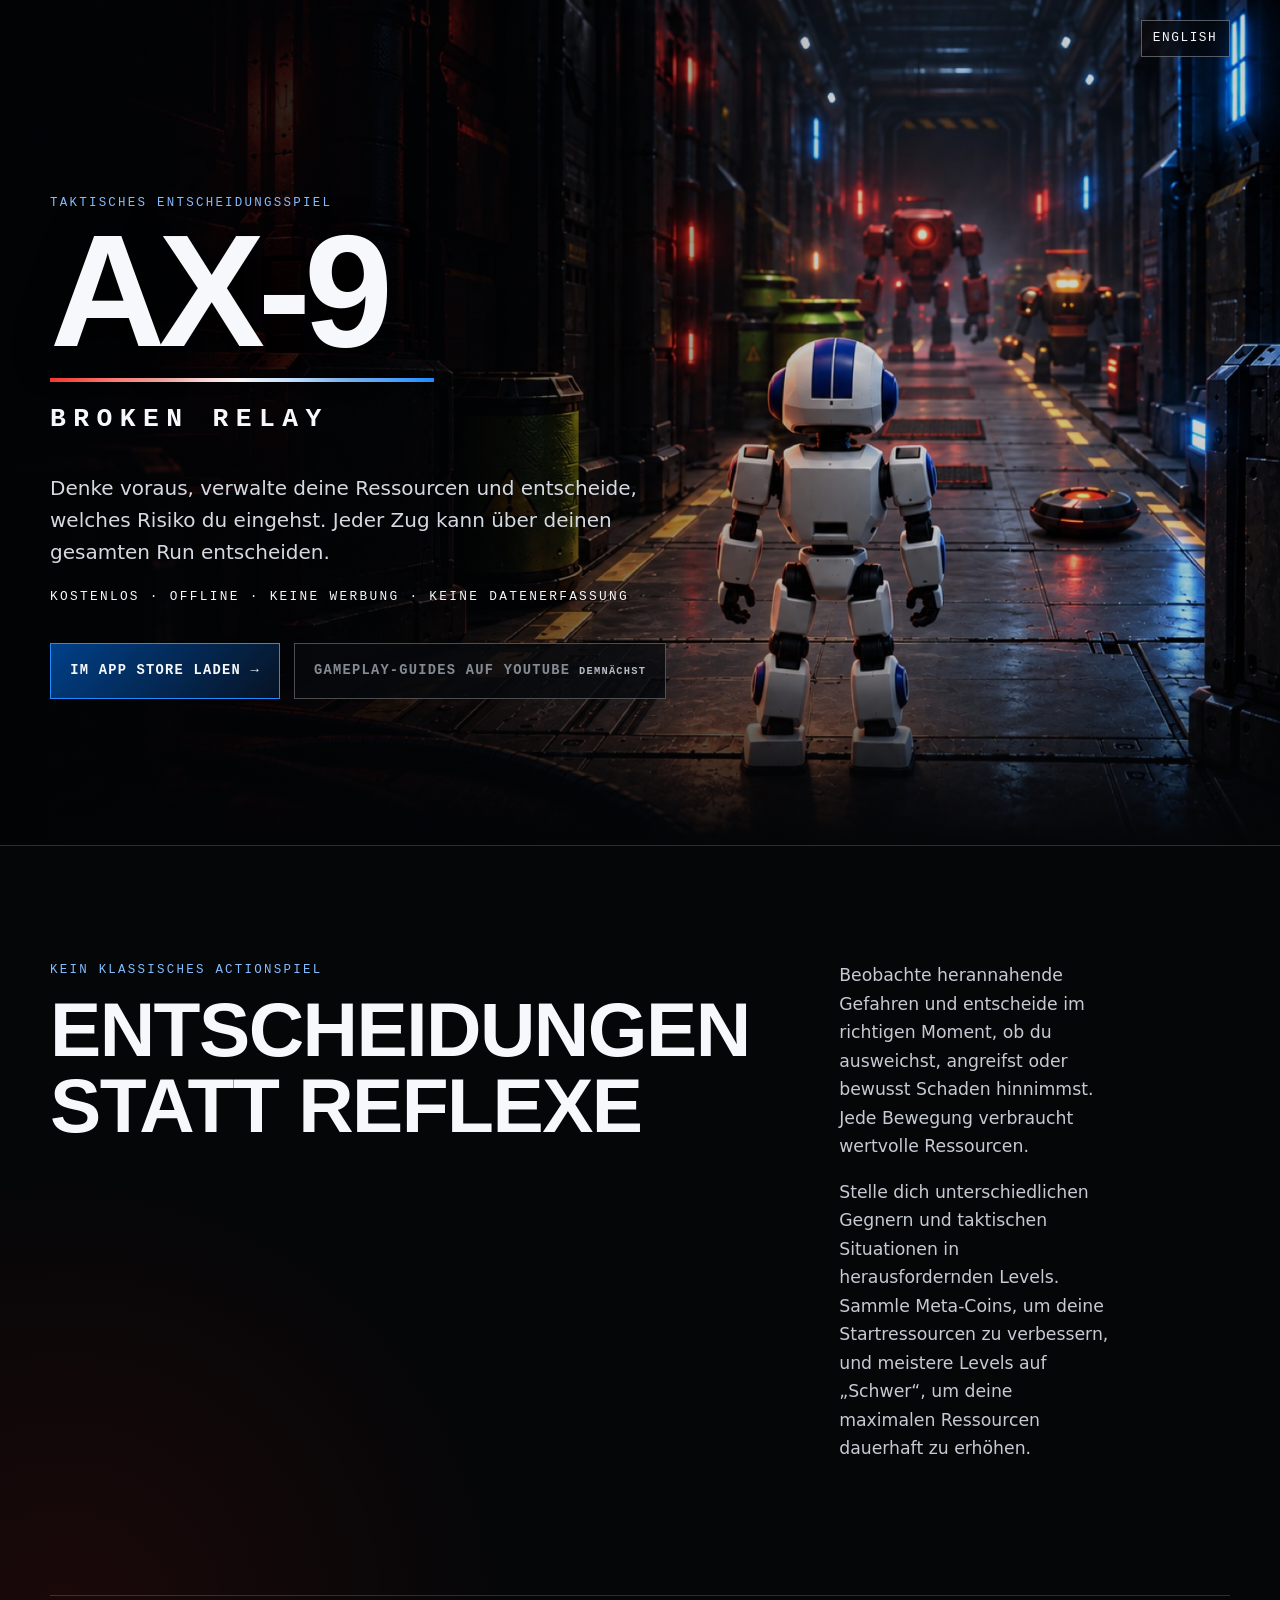
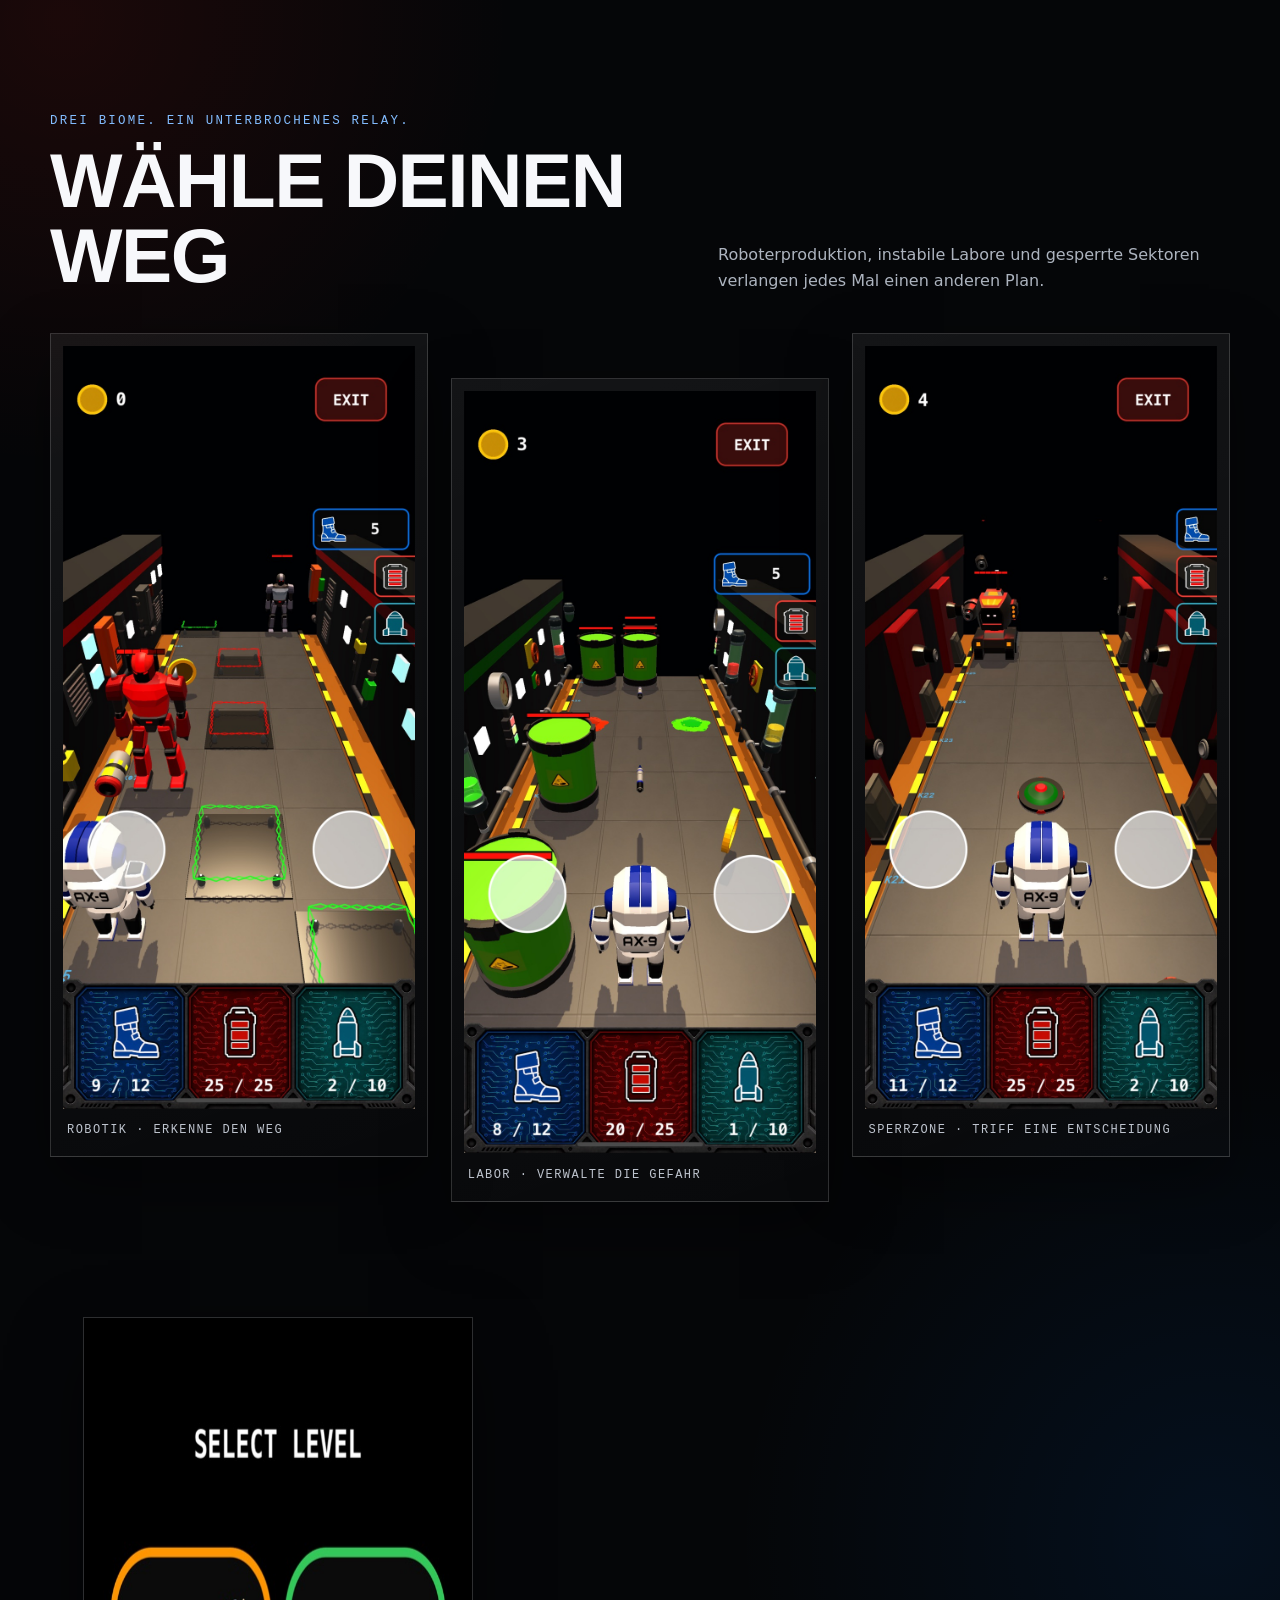
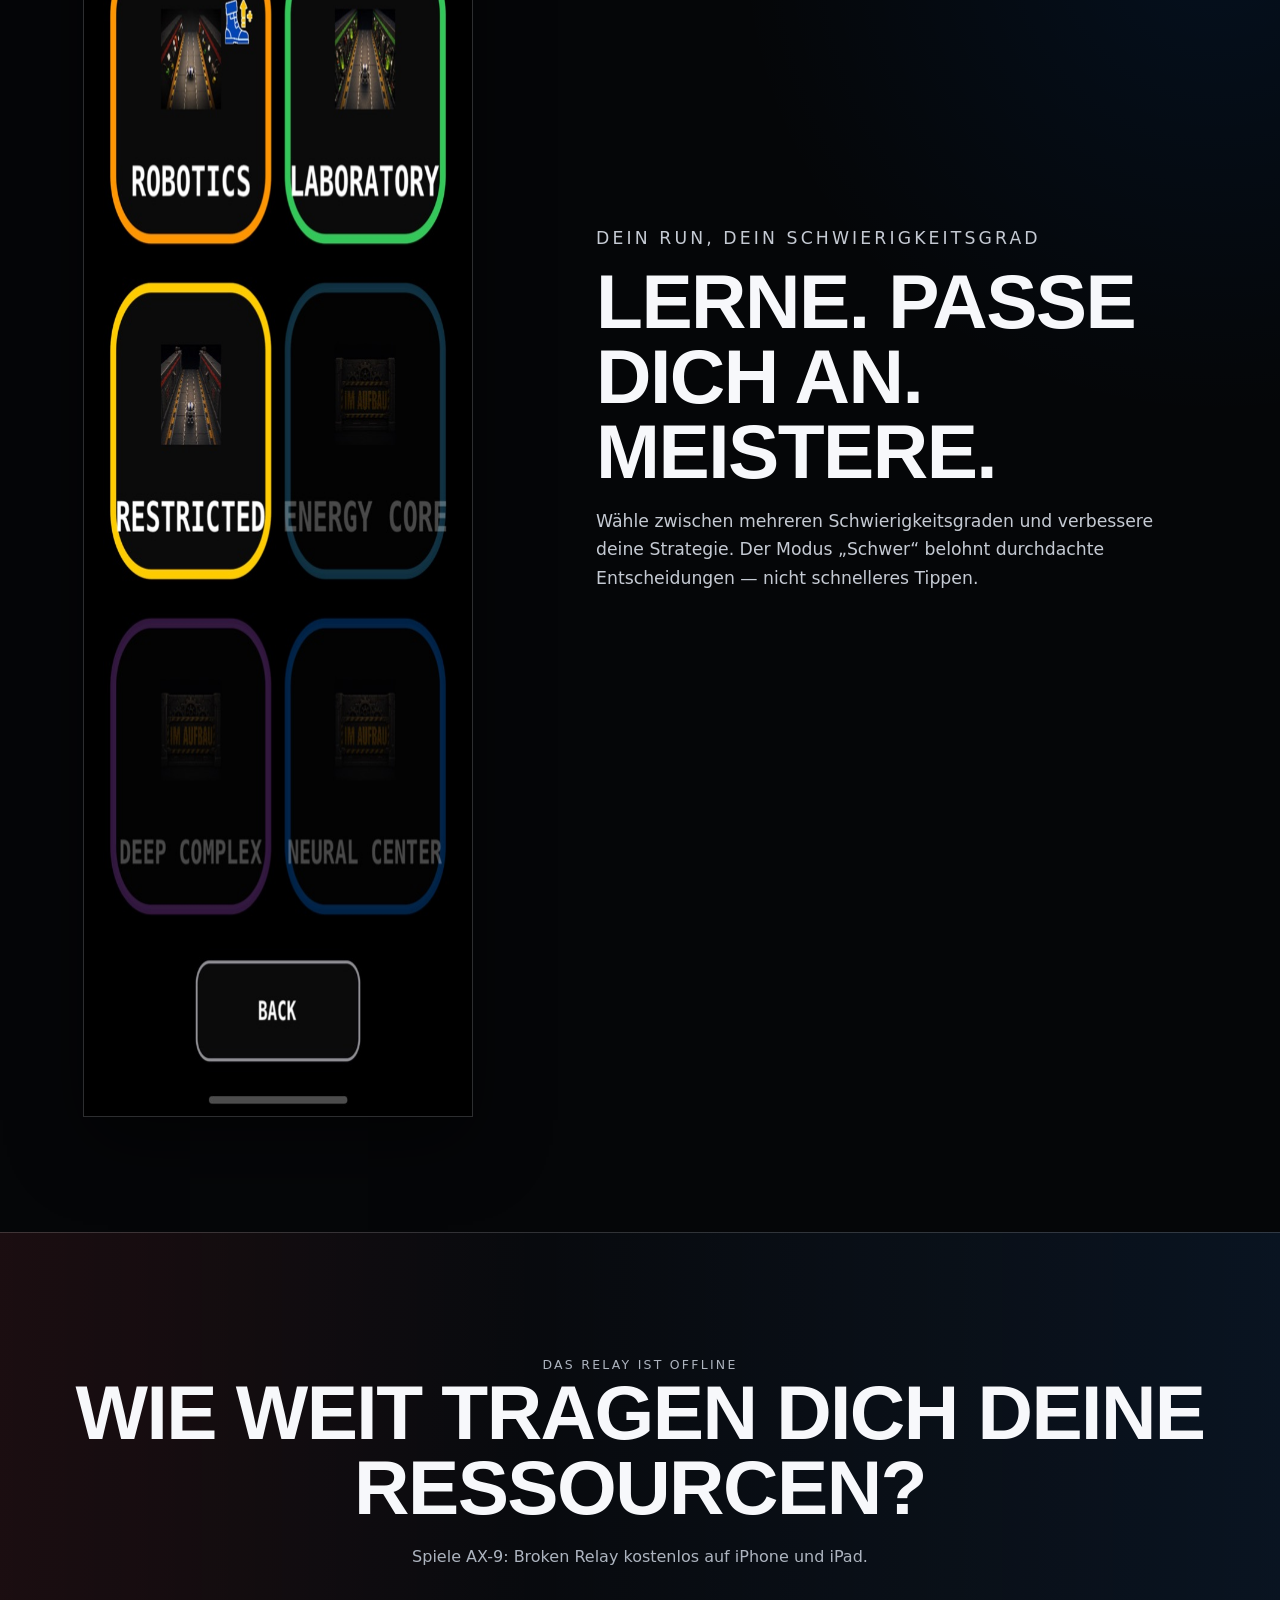
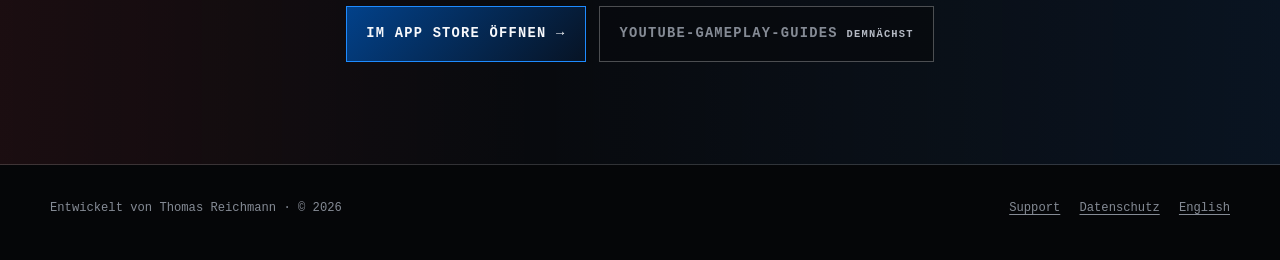
==== de/index.html @ 425ba759 "add ax9 website" ====
<!doctype html><html lang="de"><head>
<meta charset="utf-8"><meta name="viewport" content="width=device-width,initial-scale=1">
<title>AX-9: Broken Relay — Taktikspiel für iPhone und iPad</title><meta name="description" content="AX-9: Broken Relay ist ein kostenloses Offline-Taktikspiel für iPhone und iPad. Denke voraus, verwalte Ressourcen und meistere herausfordernde Level."><meta name="robots" content="index,follow,max-image-preview:large"><meta name="theme-color" content="#050608">
<link rel="canonical" href="https://tomrichgamedev.github.io/ax9/de/"><link rel="alternate" hreflang="en" href="https://tomrichgamedev.github.io/ax9/"><link rel="alternate" hreflang="de" href="https://tomrichgamedev.github.io/ax9/de/"><link rel="alternate" hreflang="x-default" href="https://tomrichgamedev.github.io/ax9/"><meta property="og:type" content="website"><meta property="og:title" content="AX-9: Broken Relay"><meta property="og:description" content="Ein taktisches Entscheidungsspiel, bei dem vorausschauendes Denken wichtiger ist als schnelle Reflexe."><meta property="og:url" content="https://tomrichgamedev.github.io/ax9/de/"><meta property="og:image" content="https://tomrichgamedev.github.io/ax9/assets/images/ax9-broken-relay-hero.jpg"><meta property="og:image:alt" content="AX-9 steht gegnerischen Robotern in einem rot und blau beleuchteten Industriekorridor gegenüber"><meta name="twitter:card" content="summary_large_image"><link rel="stylesheet" href="../styles.css">
<script type="application/ld+json">{"@context":"https://schema.org","@type":["VideoGame","MobileApplication"],"name":"AX-9: Broken Relay","description":"Ein taktisches Entscheidungsspiel, bei dem vorausschauendes Denken wichtiger ist als schnelle Reflexe.","url":"https://tomrichgamedev.github.io/ax9/de/","image":"https://tomrichgamedev.github.io/ax9/assets/images/ax9-broken-relay-hero.jpg","downloadUrl":"https://apps.apple.com/de/app/ax-9/id6805114754","operatingSystem":"iOS, iPadOS","applicationCategory":"GameApplication","genre":["Taktik","Strategie","Entscheidungsspiel"],"inLanguage":["de","en"],"author":{"@type":"Person","name":"Thomas Reichmann"},"offers":{"@type":"Offer","price":"0","priceCurrency":"EUR"}}</script>
</head><body><a class="skip" href="#main">Zum Inhalt springen</a><header class="site-header"><a class="lang" href="../" lang="en" hreflang="en">ENGLISH</a></header><main id="main">
<section class="hero" aria-labelledby="title"><div class="hero-inner"><p class="eyebrow">Taktisches Entscheidungsspiel</p><h1 id="title">AX-9</h1><span class="accent" aria-hidden="true"></span><p class="subtitle">Broken Relay</p><p class="hero-copy">Denke voraus, verwalte deine Ressourcen und entscheide, welches Risiko du eingehst. Jeder Zug kann über deinen gesamten Run entscheiden.</p><p class="facts">Kostenlos · Offline · Keine Werbung · Keine Datenerfassung</p><div class="actions"><a class="button" href="https://apps.apple.com/de/app/ax-9/id6805114754">Im App Store laden →</a><span class="button secondary disabled" aria-disabled="true">Gameplay-Guides auf YouTube <small>Demnächst</small></span></div></div></section>
<section class="intro" aria-labelledby="decisions"><div><p class="kicker">Kein klassisches Actionspiel</p><h2 id="decisions">Entscheidungen statt Reflexe</h2></div><div class="body"><p>Beobachte herannahende Gefahren und entscheide im richtigen Moment, ob du ausweichst, angreifst oder bewusst Schaden hinnimmst. Jede Bewegung verbraucht wertvolle Ressourcen.</p><p>Stelle dich unterschiedlichen Gegnern und taktischen Situationen in herausfordernden Levels. Sammle Meta-Coins, um deine Startressourcen zu verbessern, und meistere Levels auf „Schwer“, um deine maximalen Ressourcen dauerhaft zu erhöhen.</p></div></section>
<section class="gameplay" aria-labelledby="gameplay"><div class="section-head"><div><p class="kicker">Drei Biome. Ein unterbrochenes Relay.</p><h2 id="gameplay">Wähle deinen Weg</h2></div><p>Roboterproduktion, instabile Labore und gesperrte Sektoren verlangen jedes Mal einen anderen Plan.</p></div><div class="shots" aria-label="Screenshots aus AX-9">
<figure class="shot"><img src="../assets/images/ax9-robotics-gameplay.jpg" width="832" height="1800" loading="lazy" alt="AX-9 weicht im Robotik-Level Bodengefahren und einem großen roten Roboter aus"><figcaption>Robotik · Erkenne den Weg</figcaption></figure>
<figure class="shot"><img src="../assets/images/ax9-laboratory-gameplay.jpg" width="832" height="1800" loading="lazy" alt="AX-9 bewegt sich im Labor zwischen giftigen Fässern und Pfützen"><figcaption>Labor · Verwalte die Gefahr</figcaption></figure>
<figure class="shot"><img src="../assets/images/ax9-restricted-zone-gameplay.jpg" width="832" height="1800" loading="lazy" alt="AX-9 nähert sich in der Sperrzone einer Mine und einer bewaffneten Maschine"><figcaption>Sperrzone · Triff eine Entscheidung</figcaption></figure></div></section>
<section class="choices" aria-labelledby="difficulty"><img src="../assets/images/ax9-level-selection.jpg" width="647" height="1400" loading="lazy" alt="Levelauswahl von AX-9 mit Robotik, Labor und Sperrzone"><div><p class="kicker">Dein Run, dein Schwierigkeitsgrad</p><h2 id="difficulty">Lerne. Passe dich an. Meistere.</h2><p>Wähle zwischen mehreren Schwierigkeitsgraden und verbessere deine Strategie. Der Modus „Schwer“ belohnt durchdachte Entscheidungen — nicht schnelleres Tippen.</p></div></section>
<section class="final" aria-labelledby="download"><p class="kicker">Das Relay ist offline</p><h2 id="download">Wie weit tragen dich deine Ressourcen?</h2><p>Spiele AX-9: Broken Relay kostenlos auf iPhone und iPad.</p><div class="actions"><a class="button" href="https://apps.apple.com/de/app/ax-9/id6805114754">Im App Store öffnen →</a><span class="button secondary disabled" aria-disabled="true">YouTube-Gameplay-Guides <small>Demnächst</small></span></div></section>
</main><footer class="footer"><span>Entwickelt von Thomas Reichmann · © 2026</span><nav aria-label="Rechtliche Hinweise und Support"><a href="https://tomrichgamedev.github.io/ax9-legal/support/">Support</a><a href="https://tomrichgamedev.github.io/ax9-legal/privacy/">Datenschutz</a><a href="../" lang="en">English</a></nav></footer></body></html>
---- styles.css ----
:root{color-scheme:dark;--ink:#f7f8fb;--muted:#adb4bf;--line:#ffffff29;--red:#ff3b30;--blue:#1e8bff;--max:1180px}*{box-sizing:border-box}html{background:#050608;scroll-behavior:smooth}body{margin:0;color:var(--ink);background:radial-gradient(circle at 5% 32%,#ff261717,transparent 28rem),radial-gradient(circle at 95% 62%,#0077ff17,transparent 30rem),#050608;font:16px/1.6 ui-monospace,"SFMono-Regular",Menlo,Consolas,monospace;-webkit-font-smoothing:antialiased}a{color:inherit}.skip{position:fixed;z-index:20;top:.7rem;left:.7rem;padding:.6rem 1rem;background:#fff;color:#000;transform:translateY(-160%)}.skip:focus{transform:none}.site-header{position:absolute;z-index:10;inset:0 0 auto;display:flex;justify-content:flex-end;width:min(calc(100% - 2rem),var(--max));margin:auto;padding:1.25rem 0}.lang{padding:.45rem .7rem;border:1px solid #ffffff55;background:#05060899;text-decoration:none;font-size:.8rem;letter-spacing:.12em;backdrop-filter:blur(9px)}.hero{position:relative;isolation:isolate;min-height:min(880px,94vh);display:grid;align-items:center;overflow:hidden;border-bottom:1px solid var(--line)}.hero:before{content:"";position:absolute;z-index:-2;inset:0;background:url("assets/images/ax9-broken-relay-hero.jpg") 58% center/cover no-repeat}.hero:after{content:"";position:absolute;z-index:-1;inset:0;background:linear-gradient(90deg,#020305f5 0%,#020305cc 30%,#02030530 65%),linear-gradient(0deg,#050608,transparent 25%)}.hero-inner,main>section:not(.hero),.footer{width:min(calc(100% - 2rem),var(--max));margin:auto}.hero-inner{padding:8rem 0 5rem}.eyebrow,.kicker,.facts{text-transform:uppercase;letter-spacing:.18em}.eyebrow,.kicker{margin:0 0 .7rem;color:#83bdff;font-size:.78rem}h1,h2{margin:0;font-family:Impact,Haettenschweiler,"Arial Narrow Bold",sans-serif;font-weight:900;text-transform:uppercase}h1{max-width:7ch;font-size:clamp(5rem,13vw,10rem);line-height:.82;letter-spacing:-.045em;text-shadow:0 8px 40px #000}.accent{display:block;width:min(24rem,72vw);height:4px;margin:1.35rem 0 1rem;background:linear-gradient(90deg,var(--red),#fff 50%,var(--blue))}.subtitle{margin:0;font-size:clamp(1.05rem,2.3vw,1.65rem);font-weight:700;letter-spacing:.28em;text-transform:uppercase}.hero-copy{max-width:38rem;margin:2rem 0 0;color:#d5d9e1;font:clamp(1.05rem,1.6vw,1.25rem)/1.6 system-ui,sans-serif}.facts{margin:1.2rem 0 0;font-size:.8rem}.actions{display:flex;flex-wrap:wrap;gap:.85rem;margin-top:2.25rem}.button{display:inline-flex;min-height:3.5rem;align-items:center;justify-content:center;padding:.9rem 1.2rem;border:1px solid var(--blue);background:linear-gradient(135deg,#004a9edb,#071426f0);font-size:.86rem;font-weight:800;letter-spacing:.09em;text-align:center;text-decoration:none;text-transform:uppercase;transition:.2s}.button:hover,.button:focus-visible{filter:brightness(1.2);transform:translateY(-2px)}.secondary{border-color:#ffffff47;background:#07090dc7}.disabled{color:#858b95}.button small{margin-left:.55rem;font-size:.65rem;color:#b5bac4}.intro{display:grid;grid-template-columns:1.1fr .7fr;gap:clamp(2rem,7vw,7rem);padding:clamp(4.5rem,9vw,8rem) 0;border-bottom:1px solid var(--line)}h2{max-width:18ch;font-size:clamp(2.5rem,6vw,5rem);line-height:.98;letter-spacing:-.02em}.body{color:#c5cad3;font:1.08rem/1.65 system-ui,sans-serif}.body p:first-child{margin-top:0}.gameplay{padding:clamp(4.5rem,9vw,8rem) 0}.section-head{display:flex;align-items:end;justify-content:space-between;gap:2rem;margin-bottom:2.5rem}.section-head>p{max-width:32rem;margin:0;color:var(--muted);font-family:system-ui,sans-serif}.shots{display:grid;grid-template-columns:repeat(3,1fr);gap:clamp(.75rem,2vw,1.4rem);align-items:start}.shot{margin:0;padding:clamp(.45rem,1vw,.75rem);border:1px solid var(--line);background:linear-gradient(160deg,#ffffff0f,#ffffff03);box-shadow:0 24px 60px #0006}.shot:nth-child(2){margin-top:2.8rem}.shot img{display:block;width:100%;height:auto}.shot figcaption{padding:.8rem .25rem .2rem;color:#bec4ce;font-size:.75rem;letter-spacing:.12em;text-transform:uppercase}.choices{display:grid;grid-template-columns:.72fr 1fr;gap:clamp(2rem,7vw,6rem);align-items:center;padding:0 0 clamp(4.5rem,9vw,8rem)}.choices img{width:min(100%,390px);justify-self:center;border:1px solid var(--line);box-shadow:0 28px 70px #0007}.choices p{max-width:35rem;color:#c5cad3;font:1.08rem/1.65 system-ui,sans-serif}.final{width:100%!important;max-width:none!important;padding:clamp(4rem,8vw,7rem) 1rem;border-block:1px solid var(--line);background:linear-gradient(90deg,#ff3b3014,transparent 42%,#1e8bff14),#080a0e;text-align:center}.final h2{max-width:none}.final>p{margin:1.2rem auto 0;color:var(--muted);font-family:system-ui,sans-serif}.final .actions{justify-content:center}.footer{padding:2.1rem 0 2.6rem;display:flex;flex-wrap:wrap;gap:.7rem 1.5rem;justify-content:space-between;color:#858b95;font-size:.76rem}.footer nav{display:flex;gap:1.2rem}.footer a{text-underline-offset:.25em}:focus-visible{outline:2px solid #fff;outline-offset:4px}@media(max-width:760px){.hero{min-height:790px;align-items:end}.hero:before{background-position:68% center}.hero:after{background:linear-gradient(0deg,#050608 1%,#020305de 39%,#0203051f 75%)}.hero-inner{padding-bottom:3rem}h1{font-size:clamp(4.6rem,25vw,7rem)}.subtitle{letter-spacing:.19em}.hero-copy{font-size:1rem}.actions{flex-direction:column}.button{width:100%}.intro,.choices{grid-template-columns:1fr}.section-head{display:block}.section-head>p{margin-top:1.2rem}.shots{grid-template-columns:84% 84% 84%;gap:.9rem;margin-right:-1rem;padding:.5rem 1rem 1.2rem 0;overflow-x:auto;scroll-snap-type:x mandatory}.shot{scroll-snap-align:start}.shot:nth-child(2){margin-top:0}.choices img{order:2;width:min(80%,360px)}.footer{align-items:flex-start;flex-direction:column}}@media(prefers-reduced-motion:reduce){html{scroll-behavior:auto}.button{transition:none}}
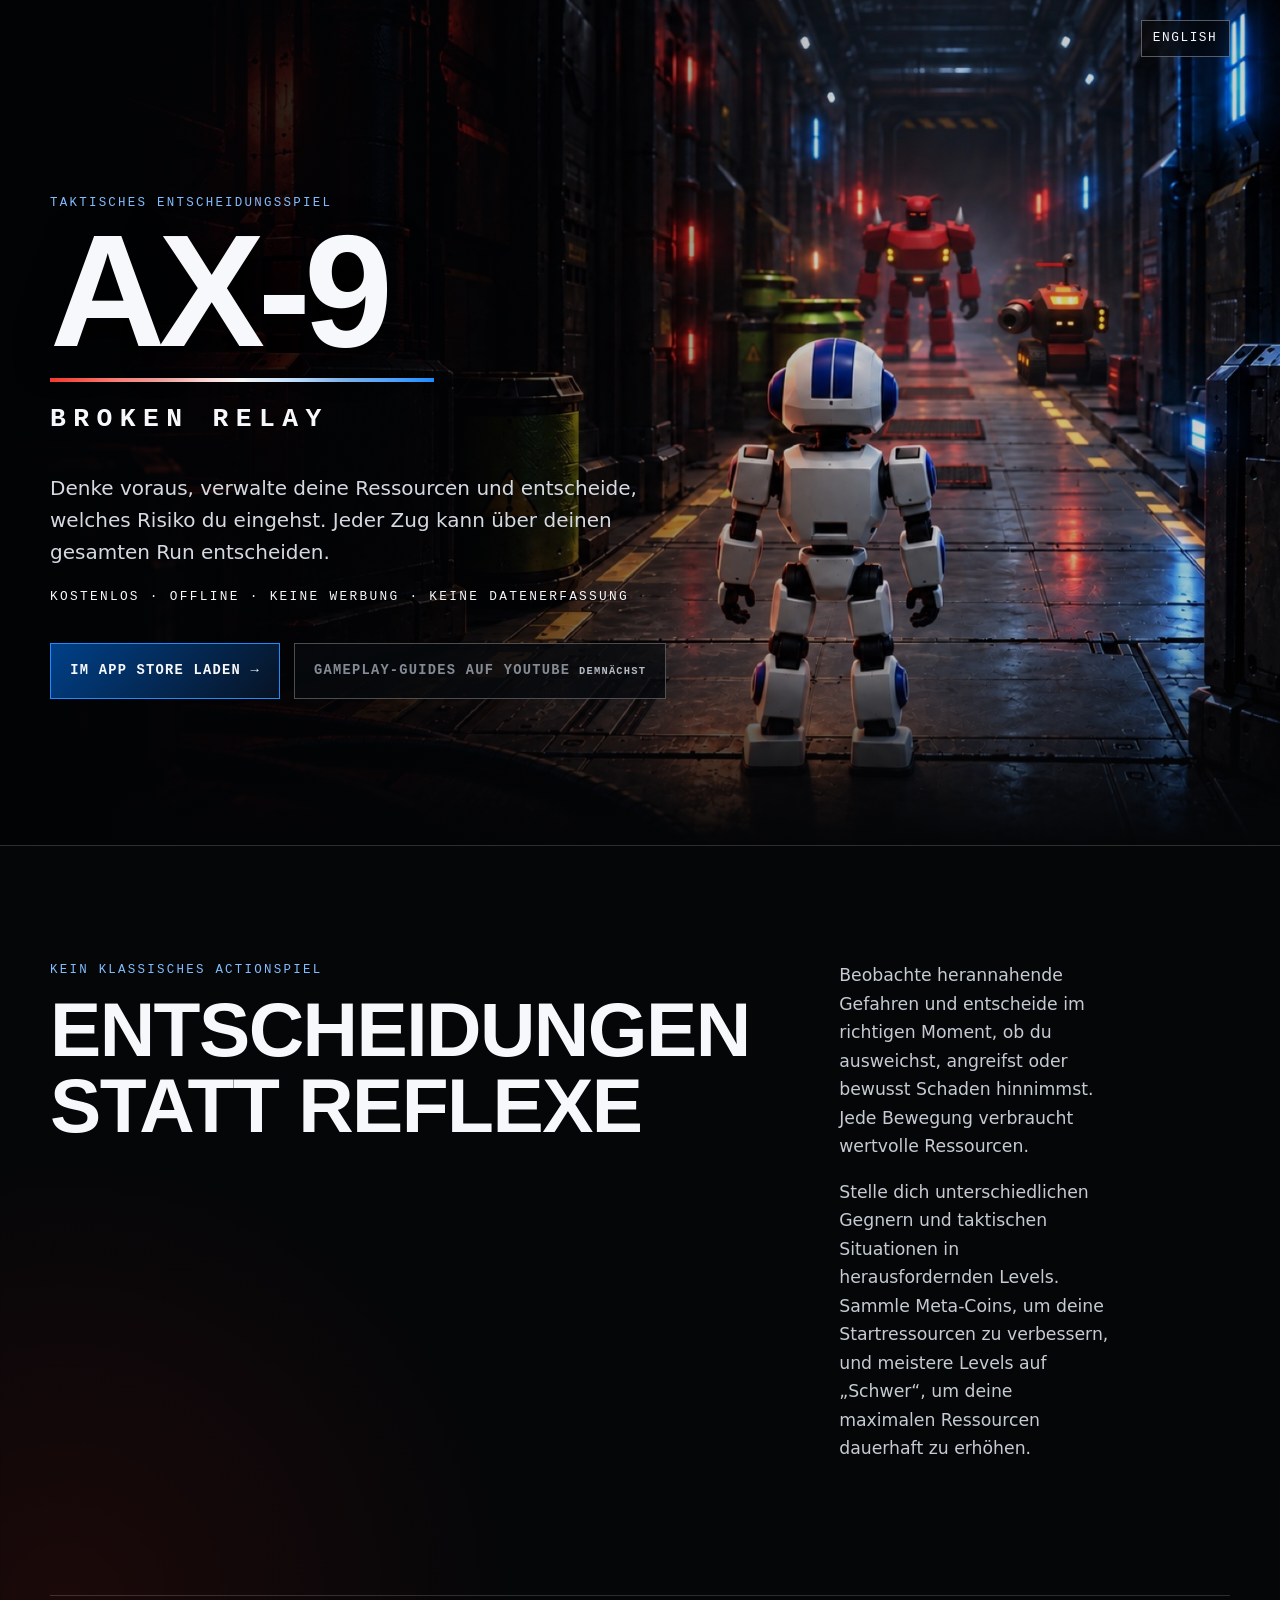
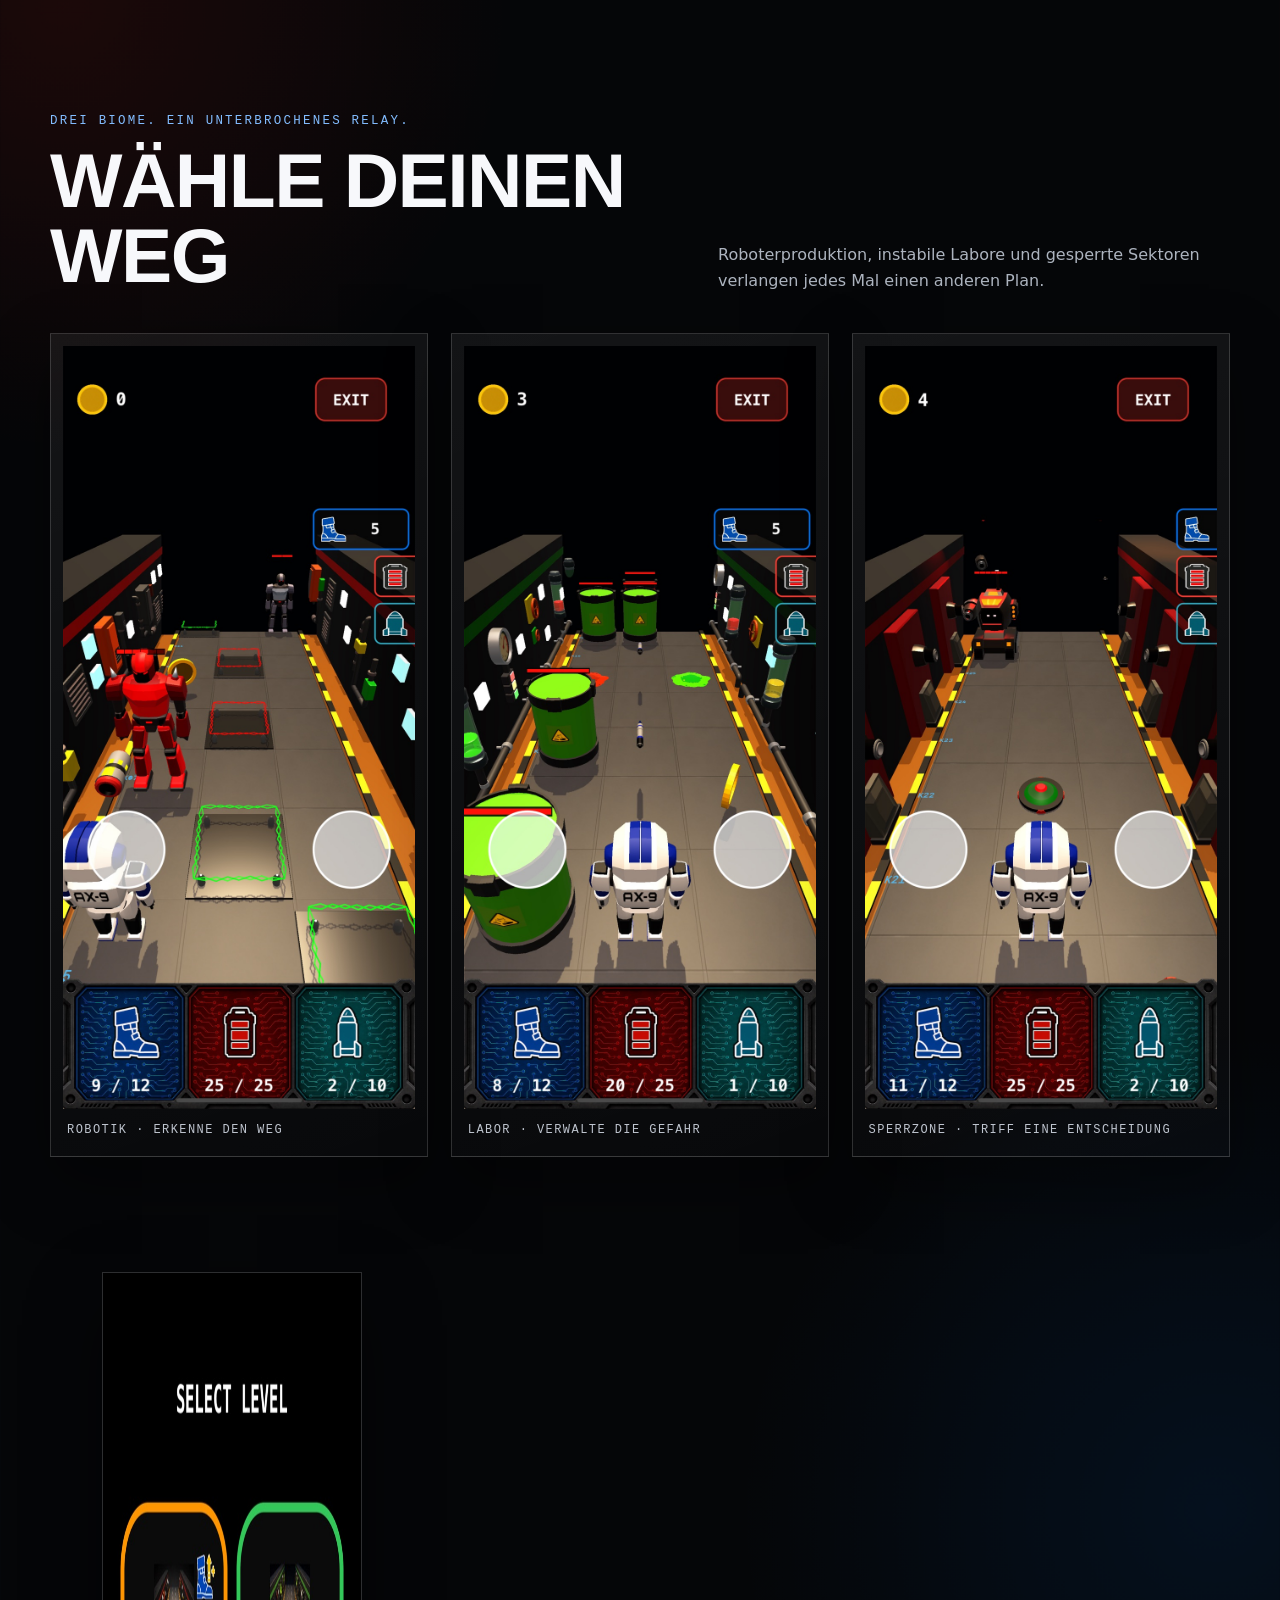
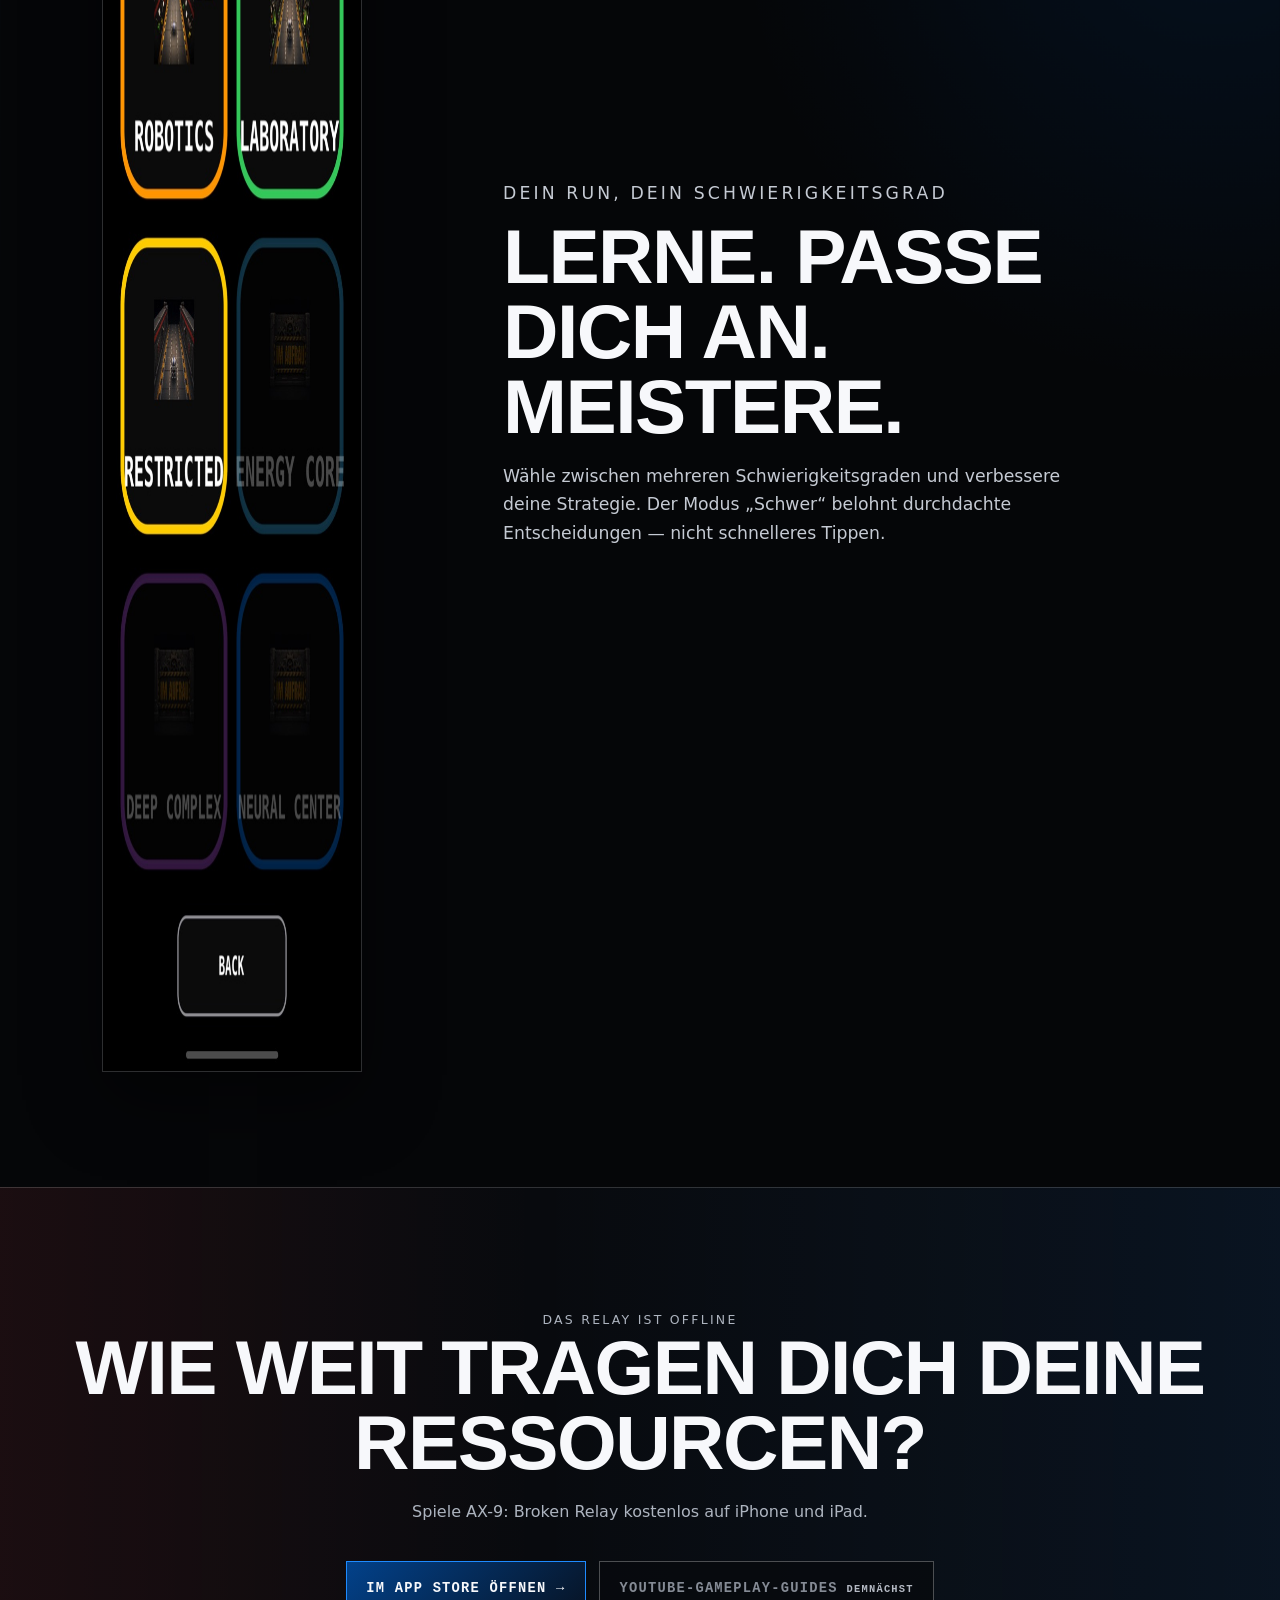
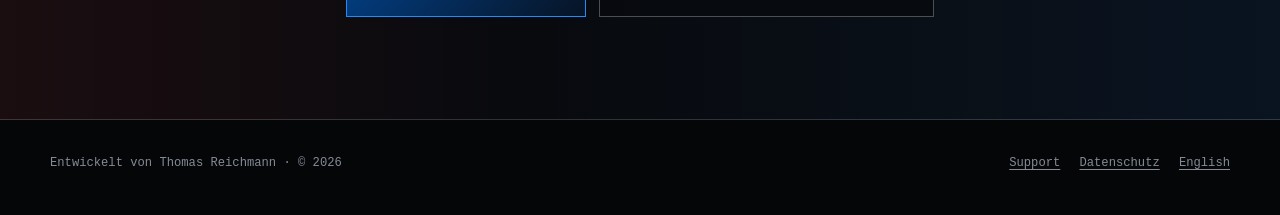
==== commit f89af6a0: "changes" ====
--- a/de/index.html
+++ b/de/index.html
@@ -1,8 +1,8 @@
 <!doctype html><html lang="de"><head>
 <meta charset="utf-8"><meta name="viewport" content="width=device-width,initial-scale=1">
 <title>AX-9: Broken Relay — Taktikspiel für iPhone und iPad</title><meta name="description" content="AX-9: Broken Relay ist ein kostenloses Offline-Taktikspiel für iPhone und iPad. Denke voraus, verwalte Ressourcen und meistere herausfordernde Level."><meta name="robots" content="index,follow,max-image-preview:large"><meta name="theme-color" content="#050608">
-<link rel="canonical" href="https://tomrichgamedev.github.io/ax9/de/"><link rel="alternate" hreflang="en" href="https://tomrichgamedev.github.io/ax9/"><link rel="alternate" hreflang="de" href="https://tomrichgamedev.github.io/ax9/de/"><link rel="alternate" hreflang="x-default" href="https://tomrichgamedev.github.io/ax9/"><meta property="og:type" content="website"><meta property="og:title" content="AX-9: Broken Relay"><meta property="og:description" content="Ein taktisches Entscheidungsspiel, bei dem vorausschauendes Denken wichtiger ist als schnelle Reflexe."><meta property="og:url" content="https://tomrichgamedev.github.io/ax9/de/"><meta property="og:image" content="https://tomrichgamedev.github.io/ax9/assets/images/ax9-broken-relay-hero.jpg"><meta property="og:image:alt" content="AX-9 steht gegnerischen Robotern in einem rot und blau beleuchteten Industriekorridor gegenüber"><meta name="twitter:card" content="summary_large_image"><link rel="stylesheet" href="../styles.css">
-<script type="application/ld+json">{"@context":"https://schema.org","@type":["VideoGame","MobileApplication"],"name":"AX-9: Broken Relay","description":"Ein taktisches Entscheidungsspiel, bei dem vorausschauendes Denken wichtiger ist als schnelle Reflexe.","url":"https://tomrichgamedev.github.io/ax9/de/","image":"https://tomrichgamedev.github.io/ax9/assets/images/ax9-broken-relay-hero.jpg","downloadUrl":"https://apps.apple.com/de/app/ax-9/id6805114754","operatingSystem":"iOS, iPadOS","applicationCategory":"GameApplication","genre":["Taktik","Strategie","Entscheidungsspiel"],"inLanguage":["de","en"],"author":{"@type":"Person","name":"Thomas Reichmann"},"offers":{"@type":"Offer","price":"0","priceCurrency":"EUR"}}</script>
+<link rel="canonical" href="https://tomrichgamedev.github.io/ax9/de/"><link rel="alternate" hreflang="en" href="https://tomrichgamedev.github.io/ax9/"><link rel="alternate" hreflang="de" href="https://tomrichgamedev.github.io/ax9/de/"><link rel="alternate" hreflang="x-default" href="https://tomrichgamedev.github.io/ax9/"><meta property="og:type" content="website"><meta property="og:title" content="AX-9: Broken Relay"><meta property="og:description" content="Ein taktisches Entscheidungsspiel, bei dem vorausschauendes Denken wichtiger ist als schnelle Reflexe."><meta property="og:url" content="https://tomrichgamedev.github.io/ax9/de/"><meta property="og:image" content="https://tomrichgamedev.github.io/ax9/assets/images/ax9-broken-relay-hero-v2.jpg"><meta property="og:image:alt" content="AX-9 steht gegnerischen Robotern in einem rot und blau beleuchteten Industriekorridor gegenüber"><meta name="twitter:card" content="summary_large_image"><link rel="stylesheet" href="../styles.css">
+<script type="application/ld+json">{"@context":"https://schema.org","@type":["VideoGame","MobileApplication"],"name":"AX-9: Broken Relay","description":"Ein taktisches Entscheidungsspiel, bei dem vorausschauendes Denken wichtiger ist als schnelle Reflexe.","url":"https://tomrichgamedev.github.io/ax9/de/","image":"https://tomrichgamedev.github.io/ax9/assets/images/ax9-broken-relay-hero-v2.jpg","downloadUrl":"https://apps.apple.com/de/app/ax-9/id6805114754","operatingSystem":"iOS, iPadOS","applicationCategory":"GameApplication","genre":["Taktik","Strategie","Entscheidungsspiel"],"inLanguage":["de","en"],"author":{"@type":"Person","name":"Thomas Reichmann"},"offers":{"@type":"Offer","price":"0","priceCurrency":"EUR"}}</script>
 </head><body><a class="skip" href="#main">Zum Inhalt springen</a><header class="site-header"><a class="lang" href="../" lang="en" hreflang="en">ENGLISH</a></header><main id="main">
 <section class="hero" aria-labelledby="title"><div class="hero-inner"><p class="eyebrow">Taktisches Entscheidungsspiel</p><h1 id="title">AX-9</h1><span class="accent" aria-hidden="true"></span><p class="subtitle">Broken Relay</p><p class="hero-copy">Denke voraus, verwalte deine Ressourcen und entscheide, welches Risiko du eingehst. Jeder Zug kann über deinen gesamten Run entscheiden.</p><p class="facts">Kostenlos · Offline · Keine Werbung · Keine Datenerfassung</p><div class="actions"><a class="button" href="https://apps.apple.com/de/app/ax-9/id6805114754">Im App Store laden →</a><span class="button secondary disabled" aria-disabled="true">Gameplay-Guides auf YouTube <small>Demnächst</small></span></div></div></section>
 <section class="intro" aria-labelledby="decisions"><div><p class="kicker">Kein klassisches Actionspiel</p><h2 id="decisions">Entscheidungen statt Reflexe</h2></div><div class="body"><p>Beobachte herannahende Gefahren und entscheide im richtigen Moment, ob du ausweichst, angreifst oder bewusst Schaden hinnimmst. Jede Bewegung verbraucht wertvolle Ressourcen.</p><p>Stelle dich unterschiedlichen Gegnern und taktischen Situationen in herausfordernden Levels. Sammle Meta-Coins, um deine Startressourcen zu verbessern, und meistere Levels auf „Schwer“, um deine maximalen Ressourcen dauerhaft zu erhöhen.</p></div></section>
--- a/styles.css
+++ b/styles.css
@@ -1 +1 @@
-:root{color-scheme:dark;--ink:#f7f8fb;--muted:#adb4bf;--line:#ffffff29;--red:#ff3b30;--blue:#1e8bff;--max:1180px}*{box-sizing:border-box}html{background:#050608;scroll-behavior:smooth}body{margin:0;color:var(--ink);background:radial-gradient(circle at 5% 32%,#ff261717,transparent 28rem),radial-gradient(circle at 95% 62%,#0077ff17,transparent 30rem),#050608;font:16px/1.6 ui-monospace,"SFMono-Regular",Menlo,Consolas,monospace;-webkit-font-smoothing:antialiased}a{color:inherit}.skip{position:fixed;z-index:20;top:.7rem;left:.7rem;padding:.6rem 1rem;background:#fff;color:#000;transform:translateY(-160%)}.skip:focus{transform:none}.site-header{position:absolute;z-index:10;inset:0 0 auto;display:flex;justify-content:flex-end;width:min(calc(100% - 2rem),var(--max));margin:auto;padding:1.25rem 0}.lang{padding:.45rem .7rem;border:1px solid #ffffff55;background:#05060899;text-decoration:none;font-size:.8rem;letter-spacing:.12em;backdrop-filter:blur(9px)}.hero{position:relative;isolation:isolate;min-height:min(880px,94vh);display:grid;align-items:center;overflow:hidden;border-bottom:1px solid var(--line)}.hero:before{content:"";position:absolute;z-index:-2;inset:0;background:url("assets/images/ax9-broken-relay-hero.jpg") 58% center/cover no-repeat}.hero:after{content:"";position:absolute;z-index:-1;inset:0;background:linear-gradient(90deg,#020305f5 0%,#020305cc 30%,#02030530 65%),linear-gradient(0deg,#050608,transparent 25%)}.hero-inner,main>section:not(.hero),.footer{width:min(calc(100% - 2rem),var(--max));margin:auto}.hero-inner{padding:8rem 0 5rem}.eyebrow,.kicker,.facts{text-transform:uppercase;letter-spacing:.18em}.eyebrow,.kicker{margin:0 0 .7rem;color:#83bdff;font-size:.78rem}h1,h2{margin:0;font-family:Impact,Haettenschweiler,"Arial Narrow Bold",sans-serif;font-weight:900;text-transform:uppercase}h1{max-width:7ch;font-size:clamp(5rem,13vw,10rem);line-height:.82;letter-spacing:-.045em;text-shadow:0 8px 40px #000}.accent{display:block;width:min(24rem,72vw);height:4px;margin:1.35rem 0 1rem;background:linear-gradient(90deg,var(--red),#fff 50%,var(--blue))}.subtitle{margin:0;font-size:clamp(1.05rem,2.3vw,1.65rem);font-weight:700;letter-spacing:.28em;text-transform:uppercase}.hero-copy{max-width:38rem;margin:2rem 0 0;color:#d5d9e1;font:clamp(1.05rem,1.6vw,1.25rem)/1.6 system-ui,sans-serif}.facts{margin:1.2rem 0 0;font-size:.8rem}.actions{display:flex;flex-wrap:wrap;gap:.85rem;margin-top:2.25rem}.button{display:inline-flex;min-height:3.5rem;align-items:center;justify-content:center;padding:.9rem 1.2rem;border:1px solid var(--blue);background:linear-gradient(135deg,#004a9edb,#071426f0);font-size:.86rem;font-weight:800;letter-spacing:.09em;text-align:center;text-decoration:none;text-transform:uppercase;transition:.2s}.button:hover,.button:focus-visible{filter:brightness(1.2);transform:translateY(-2px)}.secondary{border-color:#ffffff47;background:#07090dc7}.disabled{color:#858b95}.button small{margin-left:.55rem;font-size:.65rem;color:#b5bac4}.intro{display:grid;grid-template-columns:1.1fr .7fr;gap:clamp(2rem,7vw,7rem);padding:clamp(4.5rem,9vw,8rem) 0;border-bottom:1px solid var(--line)}h2{max-width:18ch;font-size:clamp(2.5rem,6vw,5rem);line-height:.98;letter-spacing:-.02em}.body{color:#c5cad3;font:1.08rem/1.65 system-ui,sans-serif}.body p:first-child{margin-top:0}.gameplay{padding:clamp(4.5rem,9vw,8rem) 0}.section-head{display:flex;align-items:end;justify-content:space-between;gap:2rem;margin-bottom:2.5rem}.section-head>p{max-width:32rem;margin:0;color:var(--muted);font-family:system-ui,sans-serif}.shots{display:grid;grid-template-columns:repeat(3,1fr);gap:clamp(.75rem,2vw,1.4rem);align-items:start}.shot{margin:0;padding:clamp(.45rem,1vw,.75rem);border:1px solid var(--line);background:linear-gradient(160deg,#ffffff0f,#ffffff03);box-shadow:0 24px 60px #0006}.shot:nth-child(2){margin-top:2.8rem}.shot img{display:block;width:100%;height:auto}.shot figcaption{padding:.8rem .25rem .2rem;color:#bec4ce;font-size:.75rem;letter-spacing:.12em;text-transform:uppercase}.choices{display:grid;grid-template-columns:.72fr 1fr;gap:clamp(2rem,7vw,6rem);align-items:center;padding:0 0 clamp(4.5rem,9vw,8rem)}.choices img{width:min(100%,390px);justify-self:center;border:1px solid var(--line);box-shadow:0 28px 70px #0007}.choices p{max-width:35rem;color:#c5cad3;font:1.08rem/1.65 system-ui,sans-serif}.final{width:100%!important;max-width:none!important;padding:clamp(4rem,8vw,7rem) 1rem;border-block:1px solid var(--line);background:linear-gradient(90deg,#ff3b3014,transparent 42%,#1e8bff14),#080a0e;text-align:center}.final h2{max-width:none}.final>p{margin:1.2rem auto 0;color:var(--muted);font-family:system-ui,sans-serif}.final .actions{justify-content:center}.footer{padding:2.1rem 0 2.6rem;display:flex;flex-wrap:wrap;gap:.7rem 1.5rem;justify-content:space-between;color:#858b95;font-size:.76rem}.footer nav{display:flex;gap:1.2rem}.footer a{text-underline-offset:.25em}:focus-visible{outline:2px solid #fff;outline-offset:4px}@media(max-width:760px){.hero{min-height:790px;align-items:end}.hero:before{background-position:68% center}.hero:after{background:linear-gradient(0deg,#050608 1%,#020305de 39%,#0203051f 75%)}.hero-inner{padding-bottom:3rem}h1{font-size:clamp(4.6rem,25vw,7rem)}.subtitle{letter-spacing:.19em}.hero-copy{font-size:1rem}.actions{flex-direction:column}.button{width:100%}.intro,.choices{grid-template-columns:1fr}.section-head{display:block}.section-head>p{margin-top:1.2rem}.shots{grid-template-columns:84% 84% 84%;gap:.9rem;margin-right:-1rem;padding:.5rem 1rem 1.2rem 0;overflow-x:auto;scroll-snap-type:x mandatory}.shot{scroll-snap-align:start}.shot:nth-child(2){margin-top:0}.choices img{order:2;width:min(80%,360px)}.footer{align-items:flex-start;flex-direction:column}}@media(prefers-reduced-motion:reduce){html{scroll-behavior:auto}.button{transition:none}}
+:root{color-scheme:dark;--ink:#f7f8fb;--muted:#adb4bf;--line:#ffffff29;--red:#ff3b30;--blue:#1e8bff;--max:1180px}*{box-sizing:border-box}html{background:#050608;scroll-behavior:smooth}body{margin:0;color:var(--ink);background:radial-gradient(circle at 5% 32%,#ff261717,transparent 28rem),radial-gradient(circle at 95% 62%,#0077ff17,transparent 30rem),#050608;font:16px/1.6 ui-monospace,"SFMono-Regular",Menlo,Consolas,monospace;-webkit-font-smoothing:antialiased}a{color:inherit}.skip{position:fixed;z-index:20;top:.7rem;left:.7rem;padding:.6rem 1rem;background:#fff;color:#000;transform:translateY(-160%)}.skip:focus{transform:none}.site-header{position:absolute;z-index:10;inset:0 0 auto;display:flex;justify-content:flex-end;width:min(calc(100% - 2rem),var(--max));margin:auto;padding:1.25rem 0}.lang{padding:.45rem .7rem;border:1px solid #ffffff55;background:#05060899;text-decoration:none;font-size:.8rem;letter-spacing:.12em;backdrop-filter:blur(9px)}.hero{position:relative;isolation:isolate;min-height:min(880px,94vh);display:grid;align-items:center;overflow:hidden;border-bottom:1px solid var(--line)}.hero:before{content:"";position:absolute;z-index:-2;inset:0;background:url("assets/images/ax9-broken-relay-hero-v2.jpg") 58% center/cover no-repeat}.hero:after{content:"";position:absolute;z-index:-1;inset:0;background:linear-gradient(90deg,#020305f5 0%,#020305cc 30%,#02030530 65%),linear-gradient(0deg,#050608,transparent 25%)}.hero-inner,main>section:not(.hero),.footer{width:min(calc(100% - 2rem),var(--max));margin:auto}.hero-inner{padding:8rem 0 5rem}.eyebrow,.kicker,.facts{text-transform:uppercase;letter-spacing:.18em}.eyebrow,.kicker{margin:0 0 .7rem;color:#83bdff;font-size:.78rem}h1,h2{margin:0;font-family:Impact,Haettenschweiler,"Arial Narrow Bold",sans-serif;font-weight:900;text-transform:uppercase}h1{max-width:7ch;font-size:clamp(5rem,13vw,10rem);line-height:.82;letter-spacing:-.045em;text-shadow:0 8px 40px #000}.accent{display:block;width:min(24rem,72vw);height:4px;margin:1.35rem 0 1rem;background:linear-gradient(90deg,var(--red),#fff 50%,var(--blue))}.subtitle{margin:0;font-size:clamp(1.05rem,2.3vw,1.65rem);font-weight:700;letter-spacing:.28em;text-transform:uppercase}.hero-copy{max-width:38rem;margin:2rem 0 0;color:#d5d9e1;font:clamp(1.05rem,1.6vw,1.25rem)/1.6 system-ui,sans-serif}.facts{margin:1.2rem 0 0;font-size:.8rem}.actions{display:flex;flex-wrap:wrap;gap:.85rem;margin-top:2.25rem}.button{display:inline-flex;min-height:3.5rem;align-items:center;justify-content:center;padding:.9rem 1.2rem;border:1px solid var(--blue);background:linear-gradient(135deg,#004a9edb,#071426f0);font-size:.86rem;font-weight:800;letter-spacing:.09em;text-align:center;text-decoration:none;text-transform:uppercase;transition:.2s}.button:hover,.button:focus-visible{filter:brightness(1.2);transform:translateY(-2px)}.secondary{border-color:#ffffff47;background:#07090dc7}.disabled{color:#858b95}.button small{margin-left:.55rem;font-size:.65rem;color:#b5bac4}.intro{display:grid;grid-template-columns:1.1fr .7fr;gap:clamp(2rem,7vw,7rem);padding:clamp(4.5rem,9vw,8rem) 0;border-bottom:1px solid var(--line)}h2{max-width:18ch;font-size:clamp(2.5rem,6vw,5rem);line-height:.98;letter-spacing:-.02em}.body{color:#c5cad3;font:1.08rem/1.65 system-ui,sans-serif}.body p:first-child{margin-top:0}.gameplay{padding:clamp(4.5rem,9vw,8rem) 0}.section-head{display:flex;align-items:end;justify-content:space-between;gap:2rem;margin-bottom:2.5rem}.section-head>p{max-width:32rem;margin:0;color:var(--muted);font-family:system-ui,sans-serif}.shots{display:grid;grid-template-columns:repeat(3,1fr);gap:clamp(.75rem,2vw,1.4rem);align-items:start}.shot{margin:0;padding:clamp(.45rem,1vw,.75rem);border:1px solid var(--line);background:linear-gradient(160deg,#ffffff0f,#ffffff03);box-shadow:0 24px 60px #0006}.shot:nth-child(2){margin-top:0}.shot img{display:block;width:100%;height:auto}.shot figcaption{padding:.8rem .25rem .2rem;color:#bec4ce;font-size:.75rem;letter-spacing:.12em;text-transform:uppercase}.choices{display:grid;grid-template-columns:.5fr 1fr;gap:clamp(2rem,7vw,6rem);align-items:center;padding:0 0 clamp(4.5rem,9vw,8rem)}.choices img{width:min(100%,260px);justify-self:center;border:1px solid var(--line);box-shadow:0 28px 70px #0007}.choices p{max-width:35rem;color:#c5cad3;font:1.08rem/1.65 system-ui,sans-serif}.final{width:100%!important;max-width:none!important;padding:clamp(4rem,8vw,7rem) 1rem;border-block:1px solid var(--line);background:linear-gradient(90deg,#ff3b3014,transparent 42%,#1e8bff14),#080a0e;text-align:center}.final h2{max-width:none}.final>p{margin:1.2rem auto 0;color:var(--muted);font-family:system-ui,sans-serif}.final .actions{justify-content:center}.footer{padding:2.1rem 0 2.6rem;display:flex;flex-wrap:wrap;gap:.7rem 1.5rem;justify-content:space-between;color:#858b95;font-size:.76rem}.footer nav{display:flex;gap:1.2rem}.footer a{text-underline-offset:.25em}:focus-visible{outline:2px solid #fff;outline-offset:4px}@media(max-width:760px){.hero{min-height:790px;align-items:end}.hero:before{background-position:68% center}.hero:after{background:linear-gradient(0deg,#050608 1%,#020305de 39%,#0203051f 75%)}.hero-inner{padding-bottom:3rem}h1{font-size:clamp(4.6rem,25vw,7rem)}.subtitle{letter-spacing:.19em}.hero-copy{font-size:1rem}.actions{flex-direction:column}.button{width:100%}.intro,.choices{grid-template-columns:1fr}.section-head{display:block}.section-head>p{margin-top:1.2rem}.shots{grid-template-columns:84% 84% 84%;gap:.9rem;margin-right:-1rem;padding:.5rem 1rem 1.2rem 0;overflow-x:auto;scroll-snap-type:x mandatory}.shot{scroll-snap-align:start}.shot:nth-child(2){margin-top:0}.choices img{order:2;width:min(70%,240px)}.footer{align-items:flex-start;flex-direction:column}}@media(prefers-reduced-motion:reduce){html{scroll-behavior:auto}.button{transition:none}}
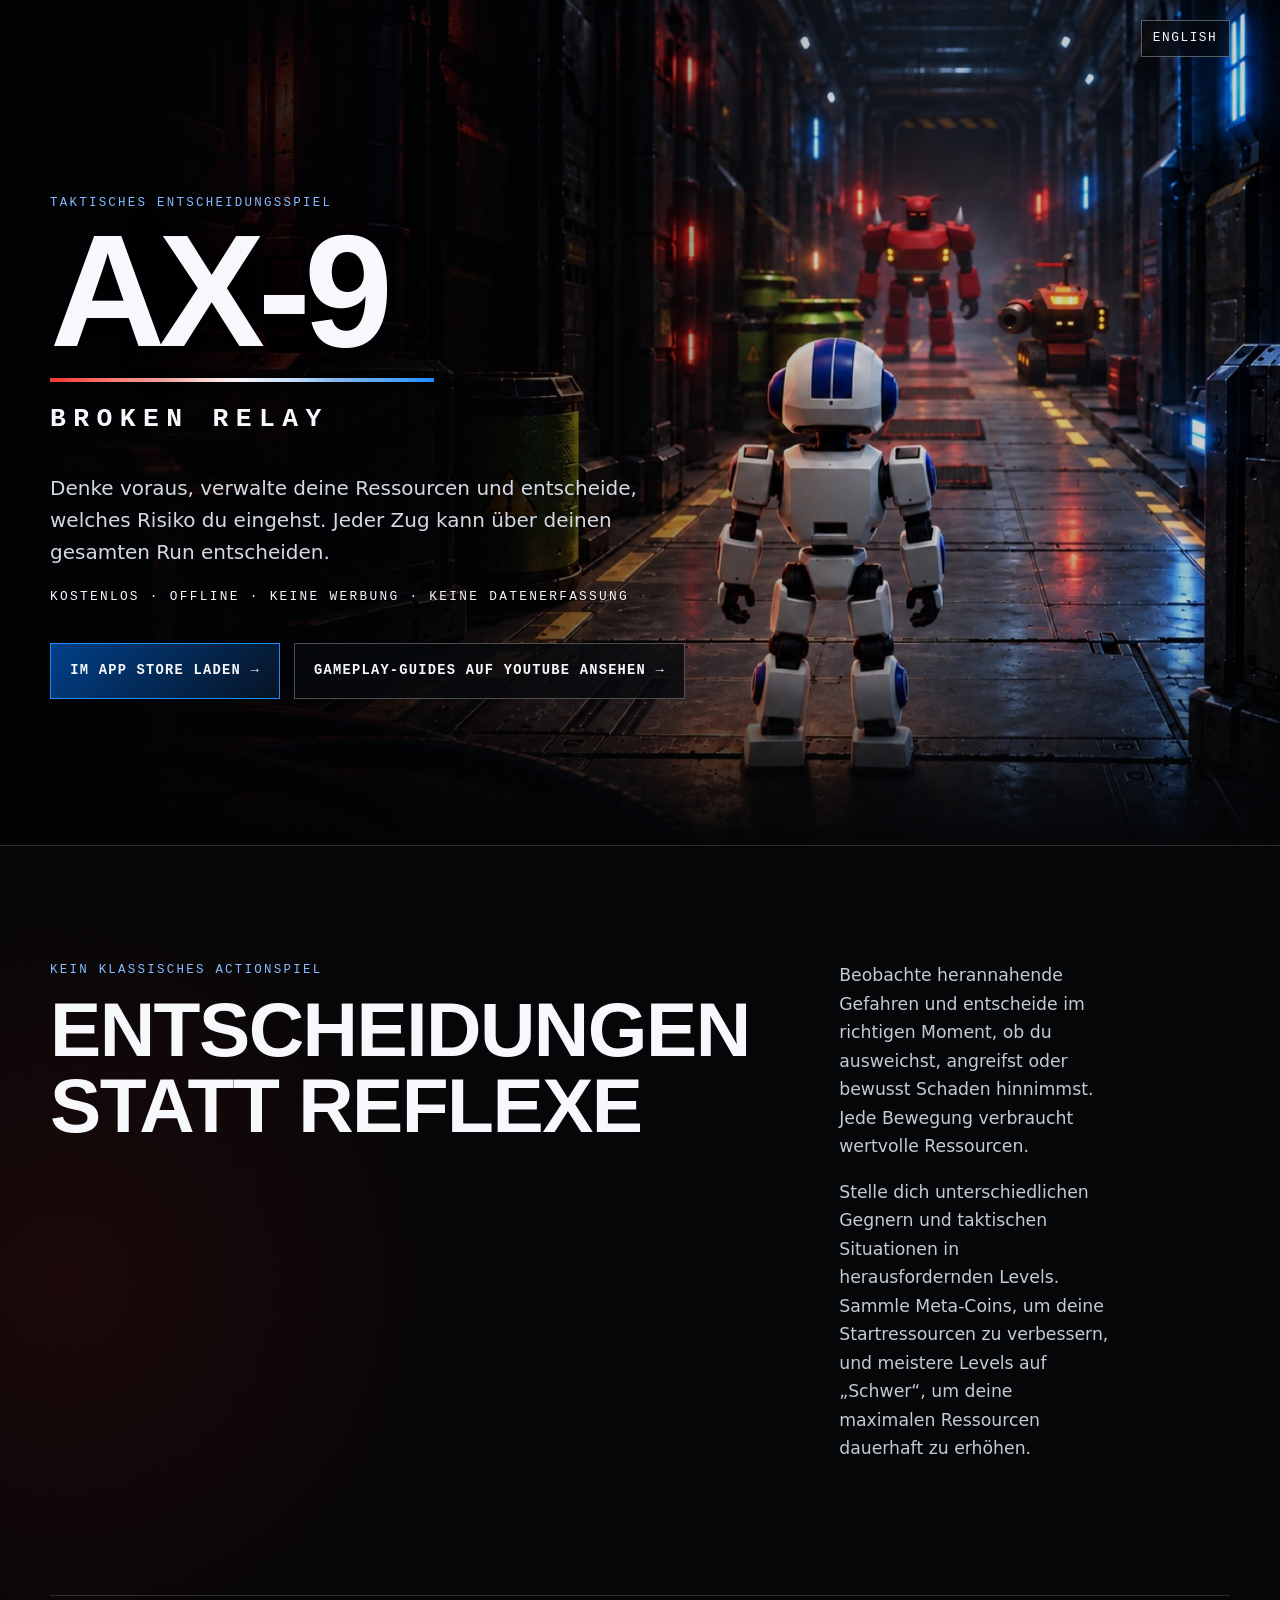
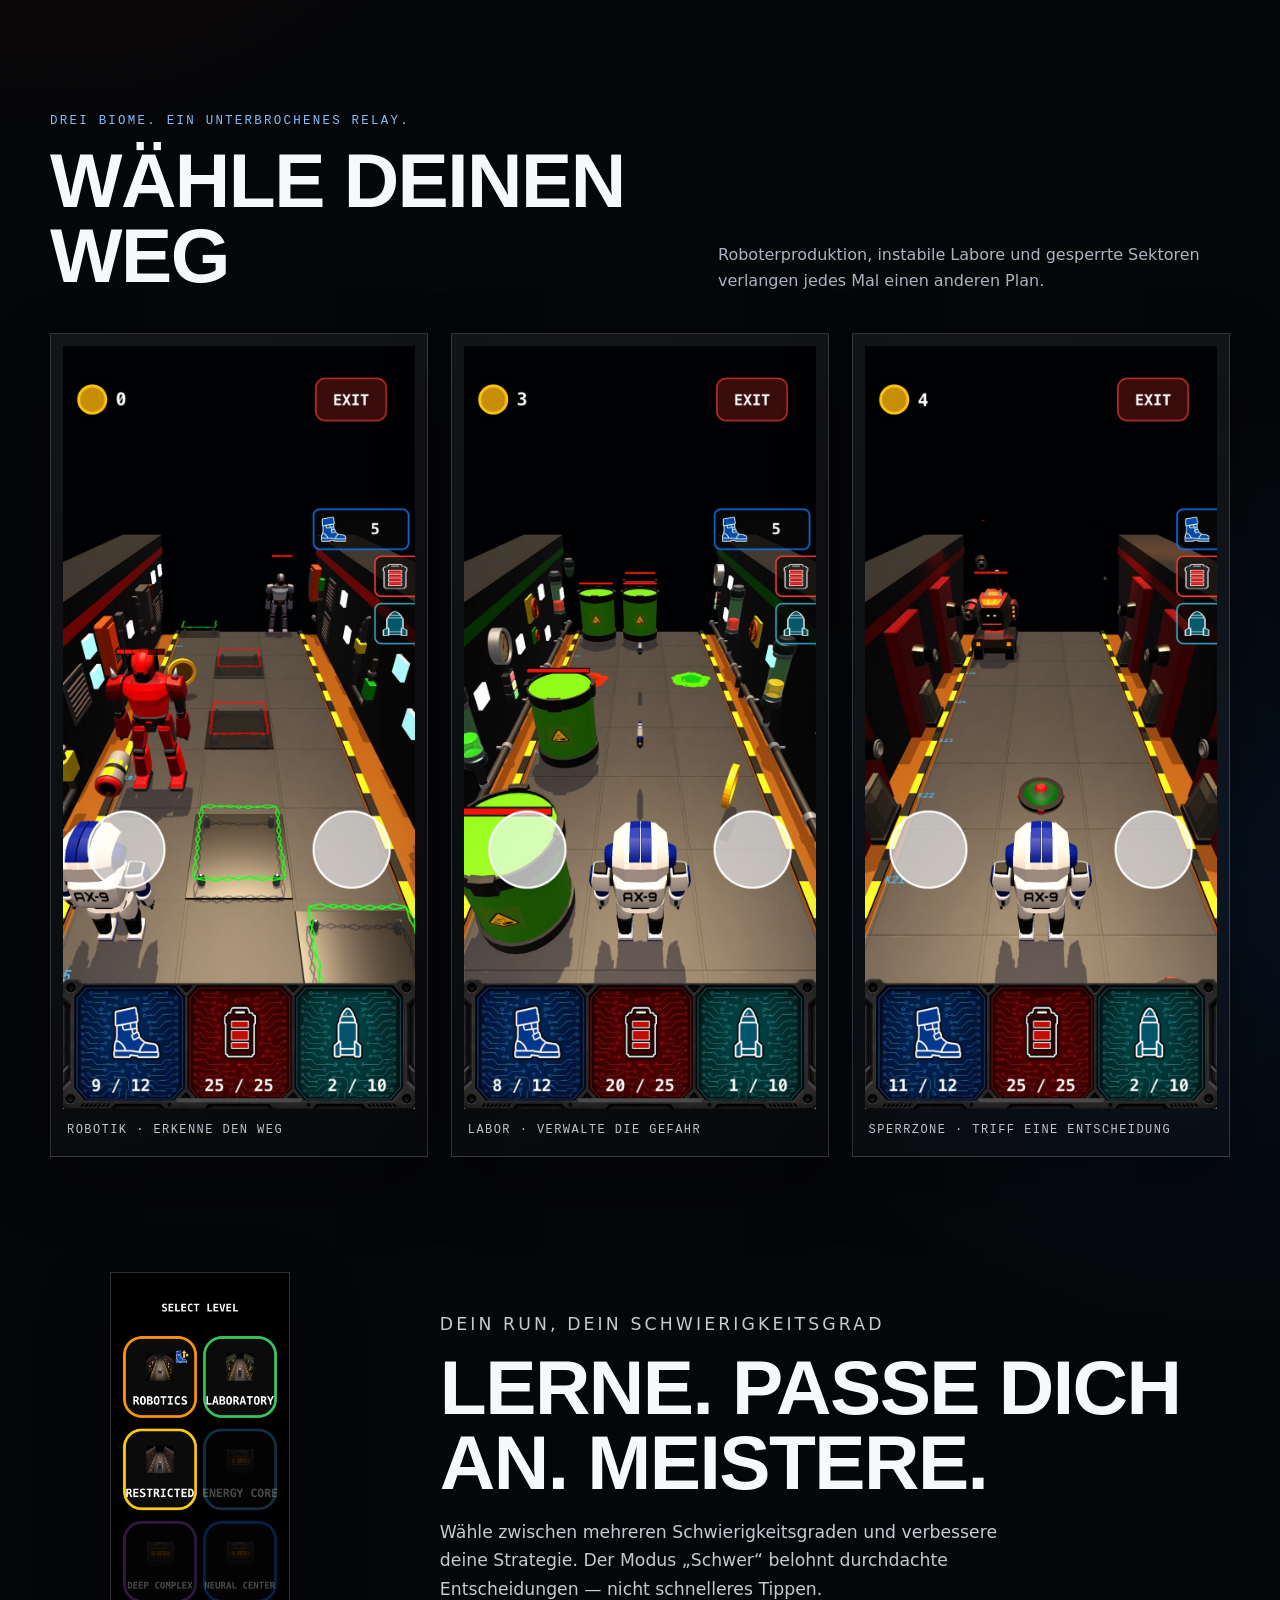
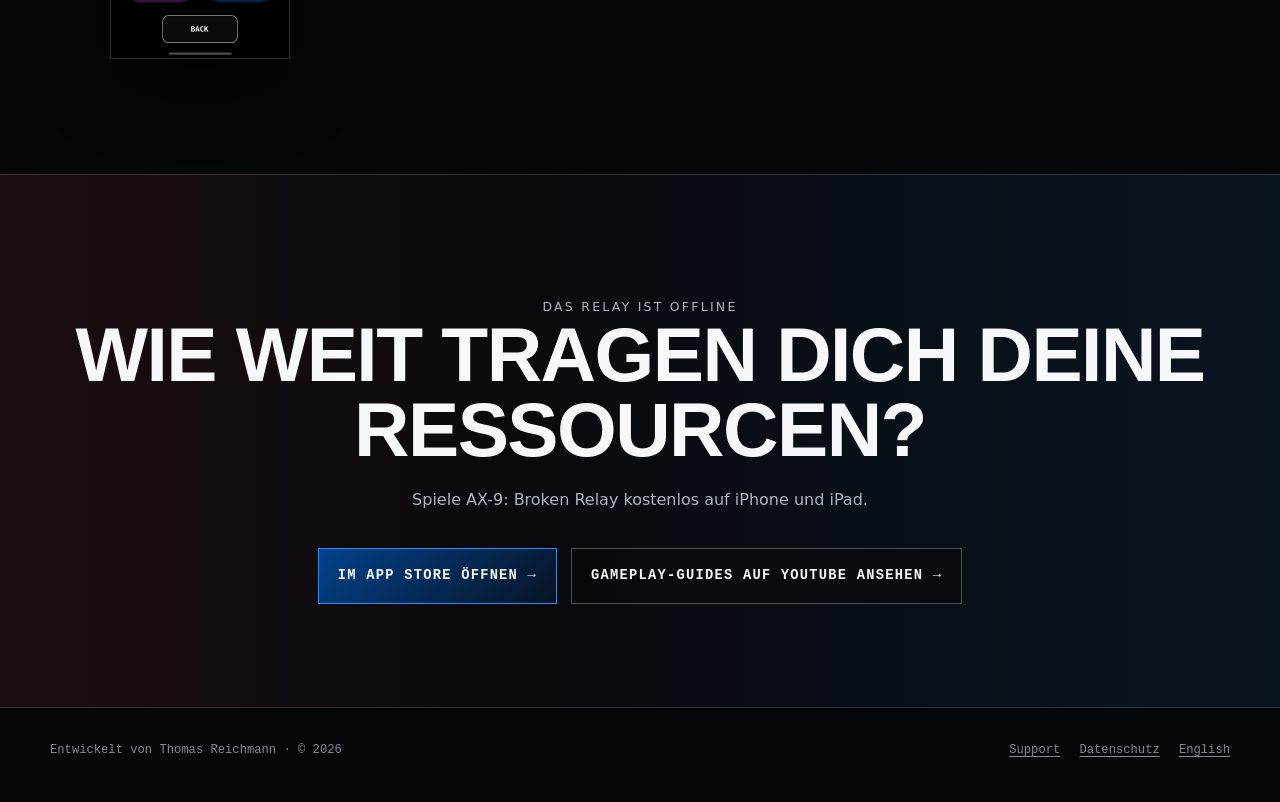
==== commit 90e6c5a0: "YouTube" ====
--- a/de/index.html
+++ b/de/index.html
@@ -4,12 +4,12 @@
 <link rel="canonical" href="https://tomrichgamedev.github.io/ax9/de/"><link rel="alternate" hreflang="en" href="https://tomrichgamedev.github.io/ax9/"><link rel="alternate" hreflang="de" href="https://tomrichgamedev.github.io/ax9/de/"><link rel="alternate" hreflang="x-default" href="https://tomrichgamedev.github.io/ax9/"><meta property="og:type" content="website"><meta property="og:title" content="AX-9: Broken Relay"><meta property="og:description" content="Ein taktisches Entscheidungsspiel, bei dem vorausschauendes Denken wichtiger ist als schnelle Reflexe."><meta property="og:url" content="https://tomrichgamedev.github.io/ax9/de/"><meta property="og:image" content="https://tomrichgamedev.github.io/ax9/assets/images/ax9-broken-relay-hero-v2.jpg"><meta property="og:image:alt" content="AX-9 steht gegnerischen Robotern in einem rot und blau beleuchteten Industriekorridor gegenüber"><meta name="twitter:card" content="summary_large_image"><link rel="stylesheet" href="../styles.css">
 <script type="application/ld+json">{"@context":"https://schema.org","@type":["VideoGame","MobileApplication"],"name":"AX-9: Broken Relay","description":"Ein taktisches Entscheidungsspiel, bei dem vorausschauendes Denken wichtiger ist als schnelle Reflexe.","url":"https://tomrichgamedev.github.io/ax9/de/","image":"https://tomrichgamedev.github.io/ax9/assets/images/ax9-broken-relay-hero-v2.jpg","downloadUrl":"https://apps.apple.com/de/app/ax-9/id6805114754","operatingSystem":"iOS, iPadOS","applicationCategory":"GameApplication","genre":["Taktik","Strategie","Entscheidungsspiel"],"inLanguage":["de","en"],"author":{"@type":"Person","name":"Thomas Reichmann"},"offers":{"@type":"Offer","price":"0","priceCurrency":"EUR"}}</script>
 </head><body><a class="skip" href="#main">Zum Inhalt springen</a><header class="site-header"><a class="lang" href="../" lang="en" hreflang="en">ENGLISH</a></header><main id="main">
-<section class="hero" aria-labelledby="title"><div class="hero-inner"><p class="eyebrow">Taktisches Entscheidungsspiel</p><h1 id="title">AX-9</h1><span class="accent" aria-hidden="true"></span><p class="subtitle">Broken Relay</p><p class="hero-copy">Denke voraus, verwalte deine Ressourcen und entscheide, welches Risiko du eingehst. Jeder Zug kann über deinen gesamten Run entscheiden.</p><p class="facts">Kostenlos · Offline · Keine Werbung · Keine Datenerfassung</p><div class="actions"><a class="button" href="https://apps.apple.com/de/app/ax-9/id6805114754">Im App Store laden →</a><span class="button secondary disabled" aria-disabled="true">Gameplay-Guides auf YouTube <small>Demnächst</small></span></div></div></section>
+<section class="hero" aria-labelledby="title"><div class="hero-inner"><p class="eyebrow">Taktisches Entscheidungsspiel</p><h1 id="title">AX-9</h1><span class="accent" aria-hidden="true"></span><p class="subtitle">Broken Relay</p><p class="hero-copy">Denke voraus, verwalte deine Ressourcen und entscheide, welches Risiko du eingehst. Jeder Zug kann über deinen gesamten Run entscheiden.</p><p class="facts">Kostenlos · Offline · Keine Werbung · Keine Datenerfassung</p><div class="actions"><a class="button" href="https://apps.apple.com/de/app/ax-9/id6805114754">Im App Store laden →</a><a class="button secondary" href="https://www.youtube.com/playlist?list=PLVclLh_oa2Vs">Gameplay-Guides auf YouTube ansehen →</a></div></div></section>
 <section class="intro" aria-labelledby="decisions"><div><p class="kicker">Kein klassisches Actionspiel</p><h2 id="decisions">Entscheidungen statt Reflexe</h2></div><div class="body"><p>Beobachte herannahende Gefahren und entscheide im richtigen Moment, ob du ausweichst, angreifst oder bewusst Schaden hinnimmst. Jede Bewegung verbraucht wertvolle Ressourcen.</p><p>Stelle dich unterschiedlichen Gegnern und taktischen Situationen in herausfordernden Levels. Sammle Meta-Coins, um deine Startressourcen zu verbessern, und meistere Levels auf „Schwer“, um deine maximalen Ressourcen dauerhaft zu erhöhen.</p></div></section>
 <section class="gameplay" aria-labelledby="gameplay"><div class="section-head"><div><p class="kicker">Drei Biome. Ein unterbrochenes Relay.</p><h2 id="gameplay">Wähle deinen Weg</h2></div><p>Roboterproduktion, instabile Labore und gesperrte Sektoren verlangen jedes Mal einen anderen Plan.</p></div><div class="shots" aria-label="Screenshots aus AX-9">
 <figure class="shot"><img src="../assets/images/ax9-robotics-gameplay.jpg" width="832" height="1800" loading="lazy" alt="AX-9 weicht im Robotik-Level Bodengefahren und einem großen roten Roboter aus"><figcaption>Robotik · Erkenne den Weg</figcaption></figure>
 <figure class="shot"><img src="../assets/images/ax9-laboratory-gameplay.jpg" width="832" height="1800" loading="lazy" alt="AX-9 bewegt sich im Labor zwischen giftigen Fässern und Pfützen"><figcaption>Labor · Verwalte die Gefahr</figcaption></figure>
 <figure class="shot"><img src="../assets/images/ax9-restricted-zone-gameplay.jpg" width="832" height="1800" loading="lazy" alt="AX-9 nähert sich in der Sperrzone einer Mine und einer bewaffneten Maschine"><figcaption>Sperrzone · Triff eine Entscheidung</figcaption></figure></div></section>
 <section class="choices" aria-labelledby="difficulty"><img src="../assets/images/ax9-level-selection.jpg" width="647" height="1400" loading="lazy" alt="Levelauswahl von AX-9 mit Robotik, Labor und Sperrzone"><div><p class="kicker">Dein Run, dein Schwierigkeitsgrad</p><h2 id="difficulty">Lerne. Passe dich an. Meistere.</h2><p>Wähle zwischen mehreren Schwierigkeitsgraden und verbessere deine Strategie. Der Modus „Schwer“ belohnt durchdachte Entscheidungen — nicht schnelleres Tippen.</p></div></section>
-<section class="final" aria-labelledby="download"><p class="kicker">Das Relay ist offline</p><h2 id="download">Wie weit tragen dich deine Ressourcen?</h2><p>Spiele AX-9: Broken Relay kostenlos auf iPhone und iPad.</p><div class="actions"><a class="button" href="https://apps.apple.com/de/app/ax-9/id6805114754">Im App Store öffnen →</a><span class="button secondary disabled" aria-disabled="true">YouTube-Gameplay-Guides <small>Demnächst</small></span></div></section>
+<section class="final" aria-labelledby="download"><p class="kicker">Das Relay ist offline</p><h2 id="download">Wie weit tragen dich deine Ressourcen?</h2><p>Spiele AX-9: Broken Relay kostenlos auf iPhone und iPad.</p><div class="actions"><a class="button" href="https://apps.apple.com/de/app/ax-9/id6805114754">Im App Store öffnen →</a><a class="button secondary" href="https://www.youtube.com/playlist?list=PLVclLh_oa2Vs">Gameplay-Guides auf YouTube ansehen →</a></div></section>
 </main><footer class="footer"><span>Entwickelt von Thomas Reichmann · © 2026</span><nav aria-label="Rechtliche Hinweise und Support"><a href="https://tomrichgamedev.github.io/ax9-legal/support/">Support</a><a href="https://tomrichgamedev.github.io/ax9-legal/privacy/">Datenschutz</a><a href="../" lang="en">English</a></nav></footer></body></html>
--- a/styles.css
+++ b/styles.css
@@ -1 +1 @@
-:root{color-scheme:dark;--ink:#f7f8fb;--muted:#adb4bf;--line:#ffffff29;--red:#ff3b30;--blue:#1e8bff;--max:1180px}*{box-sizing:border-box}html{background:#050608;scroll-behavior:smooth}body{margin:0;color:var(--ink);background:radial-gradient(circle at 5% 32%,#ff261717,transparent 28rem),radial-gradient(circle at 95% 62%,#0077ff17,transparent 30rem),#050608;font:16px/1.6 ui-monospace,"SFMono-Regular",Menlo,Consolas,monospace;-webkit-font-smoothing:antialiased}a{color:inherit}.skip{position:fixed;z-index:20;top:.7rem;left:.7rem;padding:.6rem 1rem;background:#fff;color:#000;transform:translateY(-160%)}.skip:focus{transform:none}.site-header{position:absolute;z-index:10;inset:0 0 auto;display:flex;justify-content:flex-end;width:min(calc(100% - 2rem),var(--max));margin:auto;padding:1.25rem 0}.lang{padding:.45rem .7rem;border:1px solid #ffffff55;background:#05060899;text-decoration:none;font-size:.8rem;letter-spacing:.12em;backdrop-filter:blur(9px)}.hero{position:relative;isolation:isolate;min-height:min(880px,94vh);display:grid;align-items:center;overflow:hidden;border-bottom:1px solid var(--line)}.hero:before{content:"";position:absolute;z-index:-2;inset:0;background:url("assets/images/ax9-broken-relay-hero-v2.jpg") 58% center/cover no-repeat}.hero:after{content:"";position:absolute;z-index:-1;inset:0;background:linear-gradient(90deg,#020305f5 0%,#020305cc 30%,#02030530 65%),linear-gradient(0deg,#050608,transparent 25%)}.hero-inner,main>section:not(.hero),.footer{width:min(calc(100% - 2rem),var(--max));margin:auto}.hero-inner{padding:8rem 0 5rem}.eyebrow,.kicker,.facts{text-transform:uppercase;letter-spacing:.18em}.eyebrow,.kicker{margin:0 0 .7rem;color:#83bdff;font-size:.78rem}h1,h2{margin:0;font-family:Impact,Haettenschweiler,"Arial Narrow Bold",sans-serif;font-weight:900;text-transform:uppercase}h1{max-width:7ch;font-size:clamp(5rem,13vw,10rem);line-height:.82;letter-spacing:-.045em;text-shadow:0 8px 40px #000}.accent{display:block;width:min(24rem,72vw);height:4px;margin:1.35rem 0 1rem;background:linear-gradient(90deg,var(--red),#fff 50%,var(--blue))}.subtitle{margin:0;font-size:clamp(1.05rem,2.3vw,1.65rem);font-weight:700;letter-spacing:.28em;text-transform:uppercase}.hero-copy{max-width:38rem;margin:2rem 0 0;color:#d5d9e1;font:clamp(1.05rem,1.6vw,1.25rem)/1.6 system-ui,sans-serif}.facts{margin:1.2rem 0 0;font-size:.8rem}.actions{display:flex;flex-wrap:wrap;gap:.85rem;margin-top:2.25rem}.button{display:inline-flex;min-height:3.5rem;align-items:center;justify-content:center;padding:.9rem 1.2rem;border:1px solid var(--blue);background:linear-gradient(135deg,#004a9edb,#071426f0);font-size:.86rem;font-weight:800;letter-spacing:.09em;text-align:center;text-decoration:none;text-transform:uppercase;transition:.2s}.button:hover,.button:focus-visible{filter:brightness(1.2);transform:translateY(-2px)}.secondary{border-color:#ffffff47;background:#07090dc7}.disabled{color:#858b95}.button small{margin-left:.55rem;font-size:.65rem;color:#b5bac4}.intro{display:grid;grid-template-columns:1.1fr .7fr;gap:clamp(2rem,7vw,7rem);padding:clamp(4.5rem,9vw,8rem) 0;border-bottom:1px solid var(--line)}h2{max-width:18ch;font-size:clamp(2.5rem,6vw,5rem);line-height:.98;letter-spacing:-.02em}.body{color:#c5cad3;font:1.08rem/1.65 system-ui,sans-serif}.body p:first-child{margin-top:0}.gameplay{padding:clamp(4.5rem,9vw,8rem) 0}.section-head{display:flex;align-items:end;justify-content:space-between;gap:2rem;margin-bottom:2.5rem}.section-head>p{max-width:32rem;margin:0;color:var(--muted);font-family:system-ui,sans-serif}.shots{display:grid;grid-template-columns:repeat(3,1fr);gap:clamp(.75rem,2vw,1.4rem);align-items:start}.shot{margin:0;padding:clamp(.45rem,1vw,.75rem);border:1px solid var(--line);background:linear-gradient(160deg,#ffffff0f,#ffffff03);box-shadow:0 24px 60px #0006}.shot:nth-child(2){margin-top:0}.shot img{display:block;width:100%;height:auto}.shot figcaption{padding:.8rem .25rem .2rem;color:#bec4ce;font-size:.75rem;letter-spacing:.12em;text-transform:uppercase}.choices{display:grid;grid-template-columns:.5fr 1fr;gap:clamp(2rem,7vw,6rem);align-items:center;padding:0 0 clamp(4.5rem,9vw,8rem)}.choices img{width:min(100%,260px);justify-self:center;border:1px solid var(--line);box-shadow:0 28px 70px #0007}.choices p{max-width:35rem;color:#c5cad3;font:1.08rem/1.65 system-ui,sans-serif}.final{width:100%!important;max-width:none!important;padding:clamp(4rem,8vw,7rem) 1rem;border-block:1px solid var(--line);background:linear-gradient(90deg,#ff3b3014,transparent 42%,#1e8bff14),#080a0e;text-align:center}.final h2{max-width:none}.final>p{margin:1.2rem auto 0;color:var(--muted);font-family:system-ui,sans-serif}.final .actions{justify-content:center}.footer{padding:2.1rem 0 2.6rem;display:flex;flex-wrap:wrap;gap:.7rem 1.5rem;justify-content:space-between;color:#858b95;font-size:.76rem}.footer nav{display:flex;gap:1.2rem}.footer a{text-underline-offset:.25em}:focus-visible{outline:2px solid #fff;outline-offset:4px}@media(max-width:760px){.hero{min-height:790px;align-items:end}.hero:before{background-position:68% center}.hero:after{background:linear-gradient(0deg,#050608 1%,#020305de 39%,#0203051f 75%)}.hero-inner{padding-bottom:3rem}h1{font-size:clamp(4.6rem,25vw,7rem)}.subtitle{letter-spacing:.19em}.hero-copy{font-size:1rem}.actions{flex-direction:column}.button{width:100%}.intro,.choices{grid-template-columns:1fr}.section-head{display:block}.section-head>p{margin-top:1.2rem}.shots{grid-template-columns:84% 84% 84%;gap:.9rem;margin-right:-1rem;padding:.5rem 1rem 1.2rem 0;overflow-x:auto;scroll-snap-type:x mandatory}.shot{scroll-snap-align:start}.shot:nth-child(2){margin-top:0}.choices img{order:2;width:min(70%,240px)}.footer{align-items:flex-start;flex-direction:column}}@media(prefers-reduced-motion:reduce){html{scroll-behavior:auto}.button{transition:none}}
+:root{color-scheme:dark;--ink:#f7f8fb;--muted:#adb4bf;--line:#ffffff29;--red:#ff3b30;--blue:#1e8bff;--max:1180px}*{box-sizing:border-box}html{background:#050608;scroll-behavior:smooth}body{margin:0;color:var(--ink);background:radial-gradient(circle at 5% 32%,#ff261717,transparent 28rem),radial-gradient(circle at 95% 62%,#0077ff17,transparent 30rem),#050608;font:16px/1.6 ui-monospace,"SFMono-Regular",Menlo,Consolas,monospace;-webkit-font-smoothing:antialiased}a{color:inherit}.skip{position:fixed;z-index:20;top:.7rem;left:.7rem;padding:.6rem 1rem;background:#fff;color:#000;transform:translateY(-160%)}.skip:focus{transform:none}.site-header{position:absolute;z-index:10;inset:0 0 auto;display:flex;justify-content:flex-end;width:min(calc(100% - 2rem),var(--max));margin:auto;padding:1.25rem 0}.lang{padding:.45rem .7rem;border:1px solid #ffffff55;background:#05060899;text-decoration:none;font-size:.8rem;letter-spacing:.12em;backdrop-filter:blur(9px)}.hero{position:relative;isolation:isolate;min-height:min(880px,94vh);display:grid;align-items:center;overflow:hidden;border-bottom:1px solid var(--line)}.hero:before{content:"";position:absolute;z-index:-2;inset:0;background:url("assets/images/ax9-broken-relay-hero-v2.jpg") 58% center/cover no-repeat}.hero:after{content:"";position:absolute;z-index:-1;inset:0;background:linear-gradient(90deg,#020305f5 0%,#020305cc 30%,#02030530 65%),linear-gradient(0deg,#050608,transparent 25%)}.hero-inner,main>section:not(.hero),.footer{width:min(calc(100% - 2rem),var(--max));margin:auto}.hero-inner{padding:8rem 0 5rem}.eyebrow,.kicker,.facts{text-transform:uppercase;letter-spacing:.18em}.eyebrow,.kicker{margin:0 0 .7rem;color:#83bdff;font-size:.78rem}h1,h2{margin:0;font-family:Impact,Haettenschweiler,"Arial Narrow Bold",sans-serif;font-weight:900;text-transform:uppercase}h1{max-width:7ch;font-size:clamp(5rem,13vw,10rem);line-height:.82;letter-spacing:-.045em;text-shadow:0 8px 40px #000}.accent{display:block;width:min(24rem,72vw);height:4px;margin:1.35rem 0 1rem;background:linear-gradient(90deg,var(--red),#fff 50%,var(--blue))}.subtitle{margin:0;font-size:clamp(1.05rem,2.3vw,1.65rem);font-weight:700;letter-spacing:.28em;text-transform:uppercase}.hero-copy{max-width:38rem;margin:2rem 0 0;color:#d5d9e1;font:clamp(1.05rem,1.6vw,1.25rem)/1.6 system-ui,sans-serif}.facts{margin:1.2rem 0 0;font-size:.8rem}.actions{display:flex;flex-wrap:wrap;gap:.85rem;margin-top:2.25rem}.button{display:inline-flex;min-height:3.5rem;align-items:center;justify-content:center;padding:.9rem 1.2rem;border:1px solid var(--blue);background:linear-gradient(135deg,#004a9edb,#071426f0);font-size:.86rem;font-weight:800;letter-spacing:.09em;text-align:center;text-decoration:none;text-transform:uppercase;transition:.2s}.button:hover,.button:focus-visible{filter:brightness(1.2);transform:translateY(-2px)}.secondary{border-color:#ffffff47;background:#07090dc7}.disabled{color:#858b95}.button small{margin-left:.55rem;font-size:.65rem;color:#b5bac4}.intro{display:grid;grid-template-columns:1.1fr .7fr;gap:clamp(2rem,7vw,7rem);padding:clamp(4.5rem,9vw,8rem) 0;border-bottom:1px solid var(--line)}h2{max-width:18ch;font-size:clamp(2.5rem,6vw,5rem);line-height:.98;letter-spacing:-.02em}.body{color:#c5cad3;font:1.08rem/1.65 system-ui,sans-serif}.body p:first-child{margin-top:0}.gameplay{padding:clamp(4.5rem,9vw,8rem) 0}.section-head{display:flex;align-items:end;justify-content:space-between;gap:2rem;margin-bottom:2.5rem}.section-head>p{max-width:32rem;margin:0;color:var(--muted);font-family:system-ui,sans-serif}.shots{display:grid;grid-template-columns:repeat(3,1fr);gap:clamp(.75rem,2vw,1.4rem);align-items:start}.shot{margin:0;padding:clamp(.45rem,1vw,.75rem);border:1px solid var(--line);background:linear-gradient(160deg,#ffffff0f,#ffffff03);box-shadow:0 24px 60px #0006}.shot:nth-child(2){margin-top:0}.shot img{display:block;width:100%;height:auto}.shot figcaption{padding:.8rem .25rem .2rem;color:#bec4ce;font-size:.75rem;letter-spacing:.12em;text-transform:uppercase}.choices{display:grid;grid-template-columns:.38fr 1fr;gap:clamp(2rem,7vw,6rem);align-items:center;padding:0 0 clamp(4.5rem,9vw,8rem)}.choices img{width:min(100%,180px);height:auto;justify-self:center;border:1px solid var(--line);box-shadow:0 28px 70px #0007}.choices p{max-width:35rem;color:#c5cad3;font:1.08rem/1.65 system-ui,sans-serif}.final{width:100%!important;max-width:none!important;padding:clamp(4rem,8vw,7rem) 1rem;border-block:1px solid var(--line);background:linear-gradient(90deg,#ff3b3014,transparent 42%,#1e8bff14),#080a0e;text-align:center}.final h2{max-width:none}.final>p{margin:1.2rem auto 0;color:var(--muted);font-family:system-ui,sans-serif}.final .actions{justify-content:center}.footer{padding:2.1rem 0 2.6rem;display:flex;flex-wrap:wrap;gap:.7rem 1.5rem;justify-content:space-between;color:#858b95;font-size:.76rem}.footer nav{display:flex;gap:1.2rem}.footer a{text-underline-offset:.25em}:focus-visible{outline:2px solid #fff;outline-offset:4px}@media(max-width:760px){.hero{min-height:790px;align-items:end}.hero:before{background-position:68% center}.hero:after{background:linear-gradient(0deg,#050608 1%,#020305de 39%,#0203051f 75%)}.hero-inner{padding-bottom:3rem}h1{font-size:clamp(4.6rem,25vw,7rem)}.subtitle{letter-spacing:.19em}.hero-copy{font-size:1rem}.actions{flex-direction:column}.button{width:100%}.intro,.choices{grid-template-columns:1fr}.section-head{display:block}.section-head>p{margin-top:1.2rem}.shots{grid-template-columns:84% 84% 84%;gap:.9rem;margin-right:-1rem;padding:.5rem 1rem 1.2rem 0;overflow-x:auto;scroll-snap-type:x mandatory}.shot{scroll-snap-align:start}.shot:nth-child(2){margin-top:0}.choices img{order:2;width:min(58%,170px)}.footer{align-items:flex-start;flex-direction:column}}@media(prefers-reduced-motion:reduce){html{scroll-behavior:auto}.button{transition:none}}
